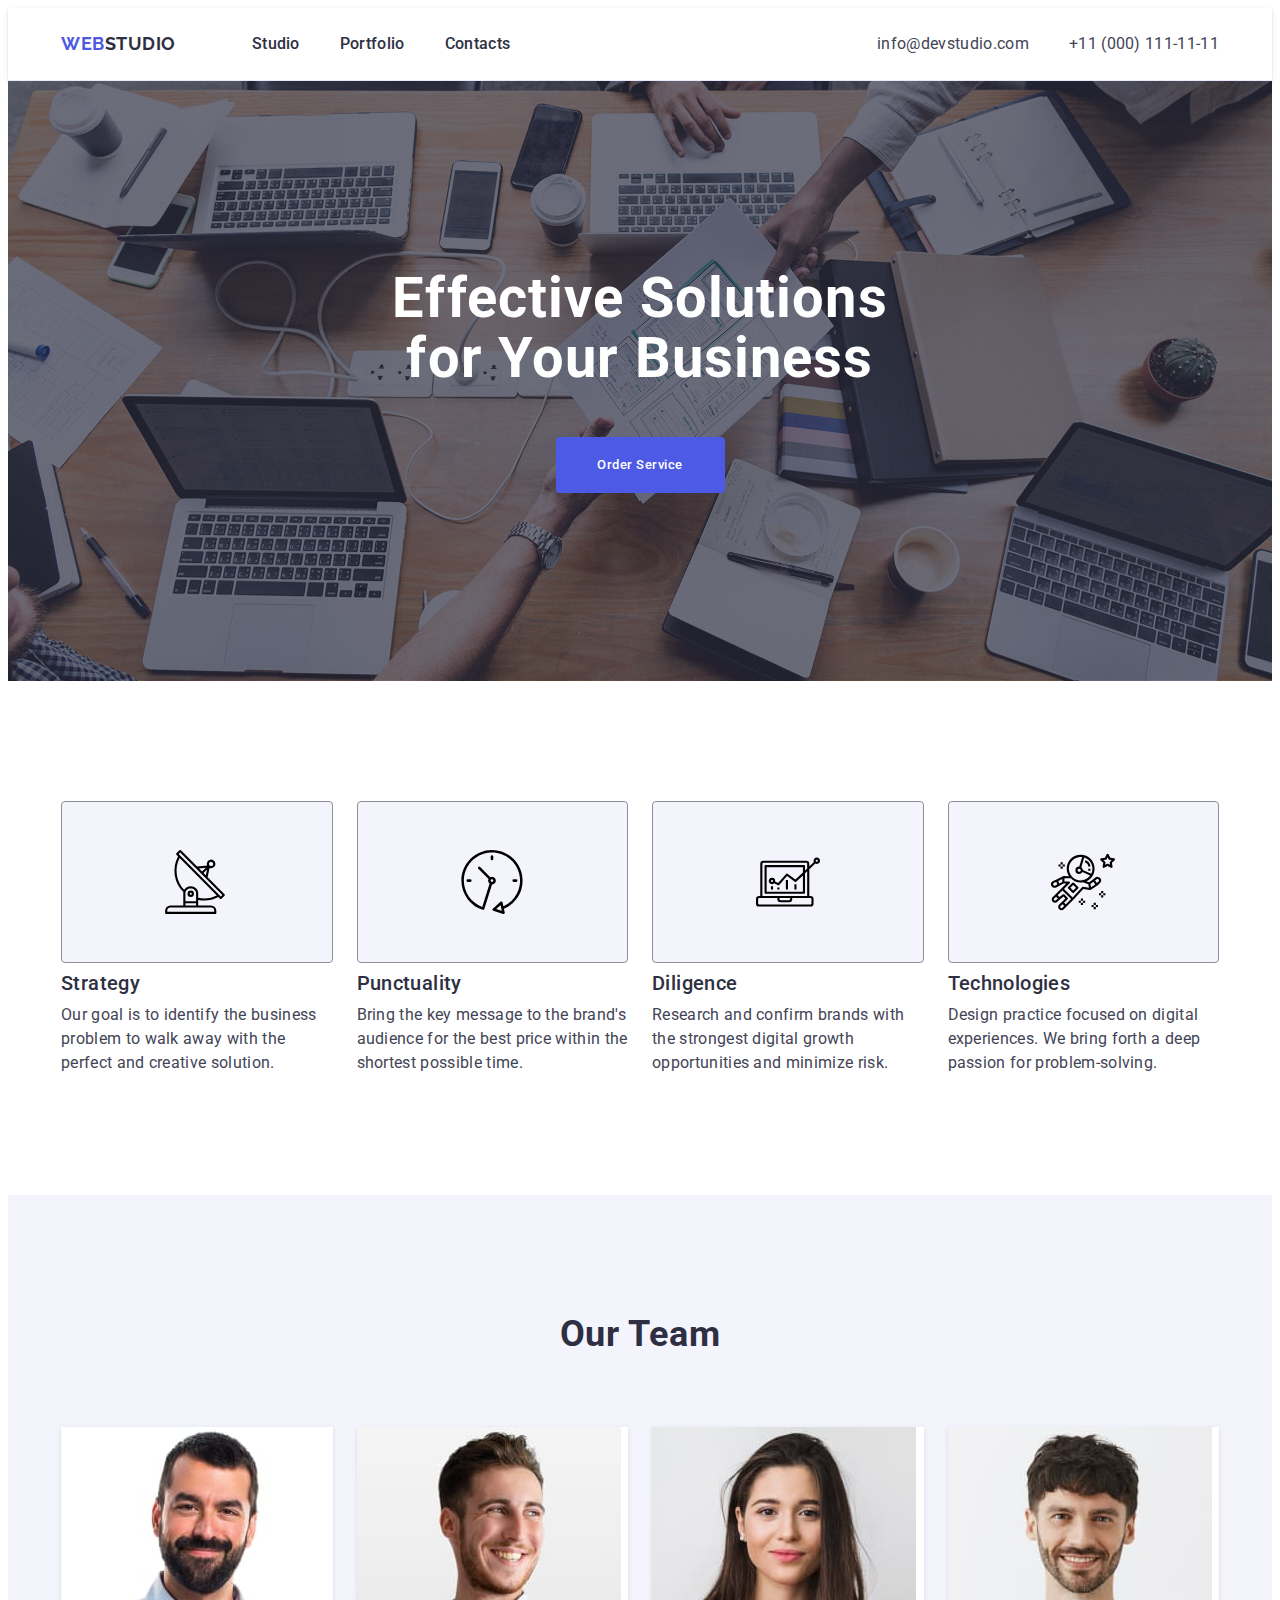
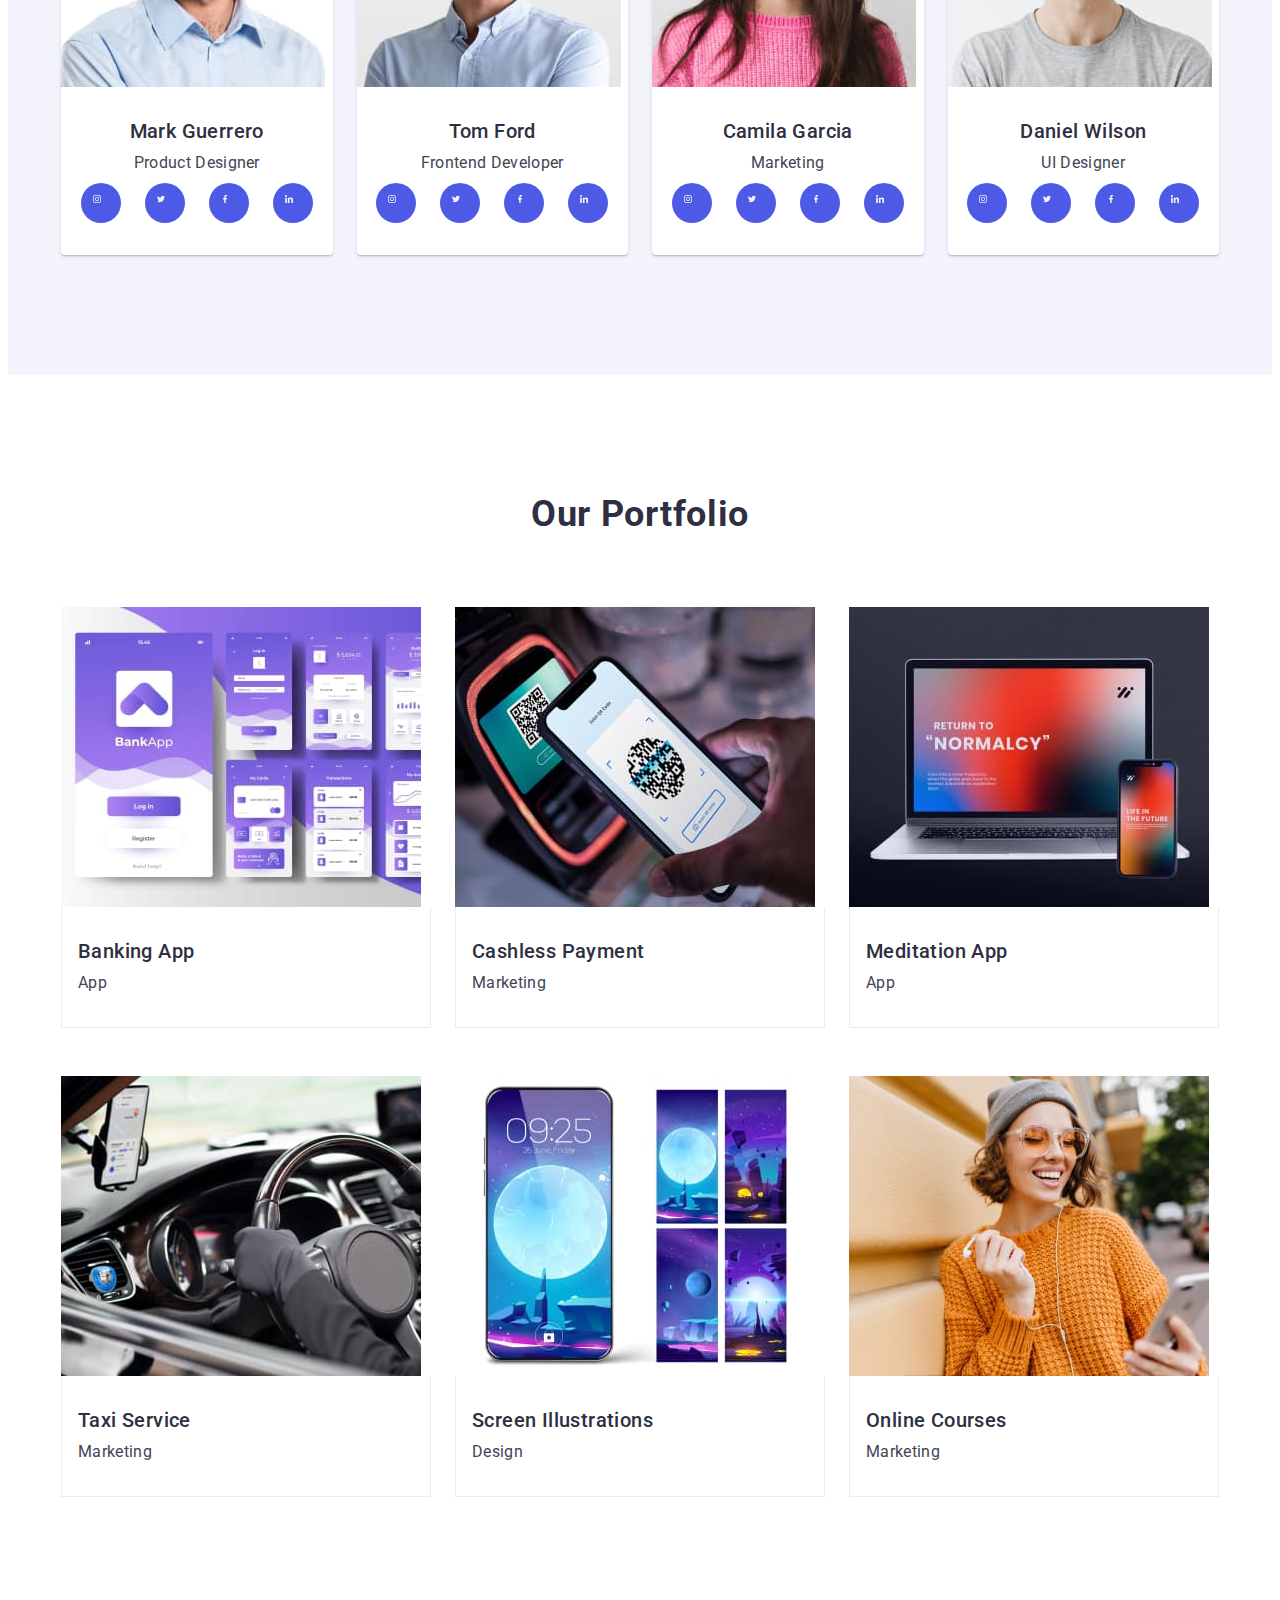
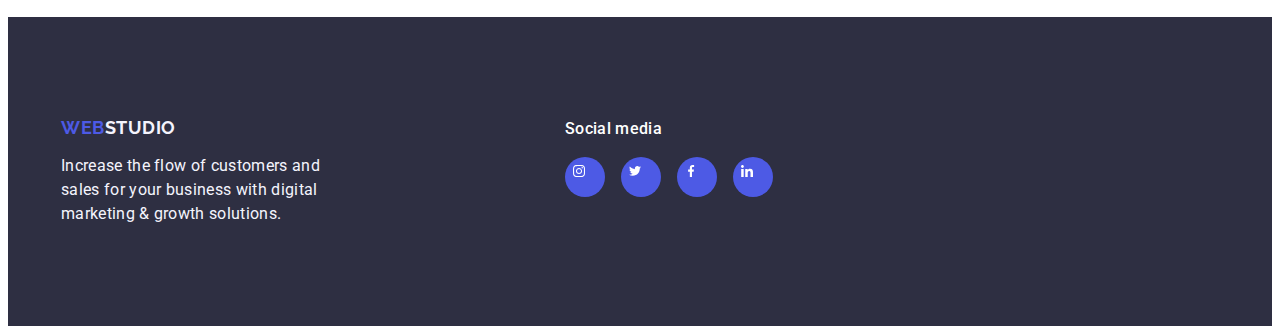
==== index.html @ 9936bd2a "upgrade html and css" ====
<!DOCTYPE html>
<html lang="en">
  <head>
    <meta charset="UTF-8" />
    <meta name="viewport" content="width=device-width, initial-scale=1.0" />
    <link rel="preconnect" href="https://fonts.googleapis.com" />
    <link rel="preconnect" href="https://fonts.gstatic.com" crossorigin />
    <link
      href="https://fonts.googleapis.com/css2?family=Raleway:wght@700&family=Roboto:wght@400;500;700&display=swap"
      rel="stylesheet"
    />
    <link
      rel="stylesheet"
      href="https://cdnjs.cloudflare.com/ajax/libs/modern-normalize/3.0.1/modern-normalize.min.css"
      integrity="sha512-q6WgHqiHlKyOqslT/lgBgodhd03Wp4BEqKeW6nNtlOY4quzyG3VoQKFrieaCeSnuVseNKRGpGeDU3qPmabCANg=="
      crossorigin="anonymous"
      referrerpolicy="no-referrer"
    />
    <link rel="stylesheet" href="css/style.css" />
    <title>Web Studio</title>
  </head>
  <body>
    <!-- header -->
    <header class="header">
      <div class="container header-container">
        <nav class="header-menu">
          <!-- logo -->
          <a class="header-logo" href="./index.html"
            >Web<span class="header-logo-part">Studio</span></a
          >
          <ul class="header-list">
            <li class="header-item">
              <a class="header-link" href="./index.html">Studio</a>
            </li>
            <li class="header-item">
              <a class="header-link" href="">Portfolio</a>
            </li>
            <li class="header-item">
              <a class="header-link" href="">Contacts</a>
            </li>
          </ul>
        </nav>

        <!-- contacts -->
        <address class="header-contacts">
          <ul class="contacts-list">
            <li class="contacts-item">
              <a class="contacts-link" href="mailto:info@devstudio.com"
                >info@devstudio.com</a
              >
            </li>
            <li>
              <a class="contacts-link" href="tel:+110001111111">
                +11 (000) 111-11-11</a
              >
            </li>
          </ul>
        </address>
      </div>
      <!-- menu -->
    </header>

    <!-- main -->
    <main>
      <!-- hero-block -->
      <section class="hero-block">
        <div class="container">
          <h1 class="hero-title">Effective Solutions for Your Business</h1>
          <button class="hero-button" type="button">Order Service</button>
        </div>
      </section>

      <!-- features -->

      <section class="features">
        <div class="container">
          <h2 class="features-title">Features</h2>
          <ul class="features-list">
            <li class="features-item">
              <div class="features-item-icon-box">
                <svg
                  class="features-item-icon"
                  xmlns="http://www.w3.org/2000/svg"
                  width="64"
                  height="64"
                >
                  <path
                    d="M59.546 44.195 42.66 27.185l1.874-9.23c.484.188.998.287 1.517.29h.013a4.318 4.318 0 1 0-4.017-2.87l-9.92 1.21L15.945.32a1.066 1.066 0 0 0-.753-.32c-.28.001-.548.113-.747.31L11.42 3.318a1.067 1.067 0 0 0 0 1.509l1.628 1.65a29.885 29.885 0 0 0 5.04 35.327c.084.081.183.147.291.195a6.192 6.192 0 0 0-.104 1.094v12.374h-12.8A5.34 5.34 0 0 0 .14 60.8v2.133C.141 63.523.62 64 1.208 64h49.067c.589 0 1.067-.478 1.067-1.067V60.8a5.34 5.34 0 0 0-5.334-5.333h-12.8v-5.484c2.005.42 4.048.635 6.097.64a29.699 29.699 0 0 0 14.08-3.567l1.637 1.646c.198.202.469.318.753.32.28-.002.548-.113.746-.31l3.025-3.009a1.067 1.067 0 0 0 0-1.508ZM44.56 12.466a2.133 2.133 0 1 1 1.503 3.646h-.006a2.133 2.133 0 0 1-1.493-3.646h-.004Zm-2.511 7.01-1.197 5.89-2.351-2.364 3.548-3.527Zm-1.212-1.804-3.84 3.817-2.97-2.987 6.81-.83ZM46.008 57.6a3.2 3.2 0 0 1 3.2 3.2v1.067H2.275V60.8a3.2 3.2 0 0 1 3.2-3.2h40.533Zm-14.933-4.267v2.134H20.408v-2.134h10.667ZM20.408 51.2v-8.107c0-2.587 2.393-4.693 5.333-4.693 2.941 0 5.334 2.106 5.334 4.693V51.2H20.408Zm12.8-3.392v-4.715c0-3.764-3.35-6.826-7.466-6.826a7.6 7.6 0 0 0-6.563 3.572 27.739 27.739 0 0 1-4.557-31.774l37.204 37.417a27.642 27.642 0 0 1-18.618 2.326Zm22.578-1.367-1.503-1.512L15.181 5.591 13.672 4.08l1.51-1.504 15.87 15.96c.007 0 .011.013.019.019L57.3 44.937l-1.514 1.504Z"
                  />
                  <path
                    d="M25.751 40.533h-.01a3.2 3.2 0 0 0-.01 6.4h.01a3.2 3.2 0 0 0 .01-6.4Zm.747 3.957a1.067 1.067 0 0 1-1.818-.762 1.068 1.068 0 0 1 1.061-1.061 1.067 1.067 0 0 1 .747 1.823h.01Z"
                  />
                </svg>
              </div>

              <h3 class="features-item-heading">Strategy</h3>
              <p class="features-item-text">
                Our goal is to identify the business problem to walk away with
                the perfect and creative solution.
              </p>
            </li>
            <li class="features-item">
              <div class="features-item-icon-box">
                <svg
                  class="features-item-icon"
                  xmlns="http://www.w3.org/2000/svg"
                  width="64"
                  height="64"
                >
                  <g clip-path="url(#a)">
                    <path
                      d="M62.593 30.602C62.59 13.698 48.883-.003 31.977 0 15.073.003 1.372 13.71 1.375 30.616a30.61 30.61 0 0 0 21.299 29.152c.12.038.247.058.373.057.242 0 .478-.065.685-.187.27-.16.472-.414.567-.713l7.73-24.5a3.826 3.826 0 1 0-1.68-7.27L20.137 16.942a1.275 1.275 0 0 0-1.803 1.804l10.207 10.218a3.752 3.752 0 0 0 1.072 4.618l-7.365 23.346C7.692 51.566.239 35.42 5.601 20.864 10.963 6.31 27.11-1.145 41.665 4.217 56.22 9.58 63.673 25.726 58.312 40.281a28.087 28.087 0 0 1-14.925 15.947l-.796-3.749a1.275 1.275 0 0 0-2.096-.687l-7.674 6.851a1.275 1.275 0 0 0 .462 2.169l9.797 3.127a1.275 1.275 0 0 0 1.638-1.48l-.782-3.678a30.51 30.51 0 0 0 18.657-28.178Zm-30.609-1.275a1.276 1.276 0 1 1 0 2.552 1.276 1.276 0 0 1 0-2.552Zm4.201 29.728 4.368-3.896 1.206 5.68-5.574-1.784Z"
                    />
                    <path
                      d="M30.709 6.37v2.55a1.275 1.275 0 1 0 2.55 0V6.37a1.276 1.276 0 0 0-2.55 0ZM7.752 29.327a1.275 1.275 0 0 0 0 2.55h2.55a1.275 1.275 0 1 0 0-2.55h-2.55ZM56.216 31.878a1.275 1.275 0 1 0 0-2.55h-2.55a1.276 1.276 0 0 0 0 2.55h2.55Z"
                    />
                  </g>
                  <defs>
                    <clipPath id="a">
                      <path d="M0 0h64v64H0z" />
                    </clipPath>
                  </defs>
                </svg>
              </div>

              <h3 class="features-item-heading">Punctuality</h3>
              <p class="features-item-text">
                Bring the key message to the brand's audience for the best price
                within the shortest possible time.
              </p>
            </li>
            <li class="features-item">
              <div class="features-item-icon-box">
                <svg
                  class="features-item-icon"
                  xmlns="http://www.w3.org/2000/svg"
                  width="64"
                  height="64"
                >
                  <g clip-path="url(#a)">
                    <path
                      d="M29.851 29.93h2.132v9.594h-2.132V29.93ZM38.38 34.194h2.132v5.33H38.38v-5.33ZM21.322 37.392h2.132v2.132h-2.132v-2.132ZM14.925 36.326h2.133v3.198h-2.133v-3.198Z"
                    />
                    <path
                      d="M3.198 56.582h51.173a3.198 3.198 0 0 0 3.199-3.198v-4.265a3.198 3.198 0 0 0-3.199-3.198h-1.066V19.334l6.056-5.736a3.216 3.216 0 1 0-1.493-1.526l-4.563 4.325v-2.46a3.198 3.198 0 0 0-3.198-3.198H7.463a3.198 3.198 0 0 0-3.199 3.199V45.92H3.198A3.198 3.198 0 0 0 0 49.119v4.265a3.198 3.198 0 0 0 3.198 3.198Zm57.57-46.909a1.066 1.066 0 1 1 0 2.133 1.066 1.066 0 0 1 0-2.133ZM6.397 13.938c0-.59.477-1.067 1.066-1.067h42.644c.589 0 1.066.478 1.066 1.067v4.477l-2.132 2.026V16.07c0-.589-.477-1.066-1.066-1.066H9.595c-.589 0-1.066.477-1.066 1.066v26.652c0 .59.477 1.067 1.066 1.067h38.38c.589 0 1.066-.478 1.066-1.067V23.374l2.132-2.02V45.92H6.397V13.938Zm9.595 13.859a3.198 3.198 0 1 0 2.214 5.497l3.706 1.86c.43.215.953.114 1.273-.246l7.877-8.863 7.744 5.803c.416.311.996.278 1.372-.079l6.73-6.375v16.262H10.662v-24.52H46.91v5.32L39.366 29.6l-7.81-5.855a1.067 1.067 0 0 0-1.435.145l-7.986 8.985-2.986-1.493c.022-.128.036-.257.041-.387a3.199 3.199 0 0 0-3.198-3.198Zm1.066 3.198a1.066 1.066 0 1 1-2.133 0 1.066 1.066 0 0 1 2.133 0Zm6.396 17.058h10.661v1.066c0 .589-.477 1.066-1.066 1.066H24.52a1.066 1.066 0 0 1-1.066-1.066v-1.066ZM2.132 49.12c0-.589.478-1.066 1.066-1.066h18.124v1.066a3.198 3.198 0 0 0 3.198 3.199h8.53a3.198 3.198 0 0 0 3.198-3.199v-1.066H54.37c.59 0 1.067.477 1.067 1.066v4.265c0 .588-.478 1.066-1.067 1.066H3.198a1.066 1.066 0 0 1-1.066-1.066v-4.265Z"
                    />
                  </g>
                </svg>
              </div>

              <h3 class="features-item-heading">Diligence</h3>
              <p class="features-item-text">
                Research and confirm brands with the strongest digital growth
                opportunities and minimize risk.
              </p>
            </li>
            <li class="features-item">
              <div class="features-item-icon-box">
                <svg
                  class="features-item-icon"
                  xmlns="http://www.w3.org/2000/svg"
                  width="64"
                  height="64"
                >
                  <path
                    d="M63.948 9.048a1.068 1.068 0 0 0-.86-.725l-3.822-.556-1.71-3.462c-.358-.73-1.553-.73-1.912 0l-1.71 3.462-3.82.556a1.066 1.066 0 0 0-.592 1.819l2.765 2.695-.653 3.806c-.068.4.096.804.424 1.043.332.241.765.271 1.124.081L56.6 15.97l3.418 1.797a1.068 1.068 0 0 0 1.547-1.124l-.652-3.806 2.766-2.695a1.07 1.07 0 0 0 .27-1.094Zm-4.926 2.654c-.25.244-.366.598-.306.944l.382 2.228-2.001-1.051a1.063 1.063 0 0 0-.994 0l-2.001 1.051.382-2.228a1.068 1.068 0 0 0-.307-.944l-1.62-1.579 2.238-.325c.348-.05.648-.269.803-.584l1-2.026L57.6 9.214c.156.315.456.534.804.584l2.237.325-1.618 1.579ZM52.267 41.044h-2.134v2.134h2.134v-2.134ZM52.267 45.311h-2.134v2.134h2.134V45.31Z"
                  />
                  <path
                    d="M54.4 43.178h-2.133v2.133H54.4v-2.133ZM50.134 43.178H48v2.133h2.134v-2.133ZM44.8 52.778h-2.133v2.133H44.8v-2.133ZM44.8 57.045h-2.133v2.133H44.8v-2.133ZM46.934 54.911H44.8v2.134h2.134V54.91Z"
                  />
                  <path
                    d="M42.667 54.911h-2.134v2.134h2.134V54.91ZM32 48.511h-2.133v2.134H32V48.51ZM32 52.778h-2.133v2.133H32v-2.133ZM34.133 50.645H32v2.133h2.133v-2.133ZM29.867 50.645h-2.134v2.133h2.134v-2.133ZM11.733 12.244H9.6v2.133h2.133v-2.133ZM11.733 16.51H9.6v2.134h2.133v-2.133ZM13.866 14.377h-2.133v2.134h2.133v-2.134ZM9.6 14.377H7.466v2.134H9.6v-2.134Z"
                  />
                  <path
                    d="M49.43 28.319a3.548 3.548 0 0 0-2.377-1.41 3.553 3.553 0 0 0-2.68.705l-2.503 1.919h-.001l-3.795 2.835-2.716-1.082c4.842-2.172 8.227-7.016 8.227-12.64C43.585 11 37.34 4.78 29.663 4.78 21.986 4.78 15.74 11 15.74 18.646c0 2.771.828 5.348 2.24 7.517l-5.528-.048h-.01c-.017 0-.03.009-.047.01a1.04 1.04 0 0 0-.31.061c-.026.01-.052.015-.077.027-.012.005-.025.006-.038.013l-6.466 3.193h-.002l-3.787 1.822a.82.82 0 0 0-.126.07A3.56 3.56 0 0 0 .393 35.9c.44.858 1.19 1.49 2.112 1.779a3.558 3.558 0 0 0 2.757-.257l2.776-1.476 4.528-2.339 2.714-.015-10.884 10.83c0 .002-.002.002-.003.003l-2.677 2.666a3.298 3.298 0 0 0-.98 2.356c0 .89.347 1.727.98 2.357.65.647 1.504.97 2.358.97.856 0 1.709-.323 2.36-.97l2.629-2.617 3.482-2.6 1.801 1.794-3.523 3.508-.003.003-2.678 2.666a3.298 3.298 0 0 0-.98 2.355c0 .89.348 1.727.98 2.358.65.646 1.505.97 2.36.97.854 0 1.71-.324 2.36-.97l2.679-2.667 4.285-4.266c0-.002 0-.003.002-.004l2.019-2-.008-.007c.013-.013.031-.017.044-.031L32.215 38.98l6.942.987a1.052 1.052 0 0 0 .525-.066c.035-.013.066-.03.1-.047.038-.019.078-.03.114-.054l6.427-4.267c.024-.016.036-.041.059-.059.025-.02.057-.028.08-.05l2.544-2.383a3.558 3.558 0 0 0 .423-4.723ZM4.26 35.54c-.346.186-.74.223-1.116.104a1.43 1.43 0 0 1-.425-2.52l2.628-1.264.632 1.849.266.776L4.26 35.54Zm6.995-3.655-3.097 1.6-.51-1.494-.367-1.073 4.053-2-.079 2.967Zm30.199-13.241c0 1.837-.438 3.57-1.198 5.119l-8.363-3.798a3.722 3.722 0 0 0-1.576-2.776l2.928-9.72C38 8.98 41.454 13.416 41.454 18.643Zm-23.578 0c0-6.47 5.289-11.734 11.789-11.734.506 0 1 .043 1.49.105l-2.864 9.507c-.038 0-.075-.011-.114-.011a3.743 3.743 0 0 0-3.745 3.733 3.743 3.743 0 0 0 3.745 3.733c1.389 0 2.589-.766 3.236-1.889l7.725 3.51c-2.15 2.893-5.59 4.78-9.473 4.78-6.5 0-11.789-5.265-11.789-11.734Zm11.913 1.6c0 .882-.724 1.6-1.612 1.6a1.608 1.608 0 0 1-1.612-1.6c0-.882.723-1.6 1.612-1.6.889 0 1.612.718 1.612 1.6ZM4.929 50.292a1.217 1.217 0 0 1-1.708.002 1.187 1.187 0 0 1 0-1.689l1.924-1.917 1.702 1.695-1.917 1.91Zm6.428 7.467a1.216 1.216 0 0 1-1.71.002 1.188 1.188 0 0 1 0-1.689l1.926-1.918.805.801.899.894-1.92 1.91Zm6.964-6.937-.004.002-3.53 3.52-.805-.801-.898-.894 3.527-3.51v-.002s.002 0 .003-.002c.08-.08.13-.176.18-.27.013-.028.04-.052.052-.08.033-.083.038-.171.05-.258.007-.049.028-.095.028-.145 0-.071-.025-.14-.04-.211-.013-.064-.013-.13-.037-.191-.04-.1-.11-.189-.183-.275-.02-.024-.027-.054-.05-.076h-.001l-.002-.004-3.214-3.2c-.034-.034-.078-.048-.116-.077a1.026 1.026 0 0 0-.174-.115.99.99 0 0 0-.187-.065 1.022 1.022 0 0 0-.206-.04 1.035 1.035 0 0 0-.19.01 1.068 1.068 0 0 0-.209.04.99.99 0 0 0-.188.09c-.04.022-.085.03-.122.057l-3.547 2.648-1.801-1.794 4.798-4.773 8.72 8.578-1.854 1.838Zm13.637-14.034c-.03-.004-.06.008-.09.006a1.044 1.044 0 0 0-.23.014c-.061.01-.119.022-.177.042a.981.981 0 0 0-.193.094c-.06.036-.114.075-.166.123-.026.022-.057.033-.08.058l-9.397 10.292-8.656-8.514 5.666-5.636a1.068 1.068 0 0 0-.759-1.822l-4.437.026.055-3.215 6.208.053a13.897 13.897 0 0 0 9.963 4.202c.875 0 1.728-.09 2.559-.245.08.064.159.129.26.17l4.819 1.92.305 1.516.356 1.77-6.006-.854Zm8.083.357-.627-3.116 2.893-2.16.758 1.005 1.136 1.508-4.16 2.763Zm7.507-5.662-1.676 1.57-1.862-2.473 1.663-1.274c.31-.24.701-.336 1.085-.286.387.054.728.256.96.568.434.584.36 1.398-.17 1.895Z"
                  />
                  <path
                    d="m27.204 37.088-4.286-4.267a1.066 1.066 0 0 0-1.505 0l-4.285 4.267a1.072 1.072 0 0 0 0 1.513l4.285 4.266a1.066 1.066 0 0 0 1.505 0l4.286-4.266a1.067 1.067 0 0 0 0-1.513Zm-5.038 3.518-2.773-2.762 2.773-2.761 2.775 2.761-2.775 2.762ZM34.328 10.142l-.515 2.071c.142.035 3.476.904 3.476 4.298h2.133c0-4.034-3.331-5.931-5.093-6.37ZM39.422 18.644h-2.133v2.134h2.133v-2.134Z"
                  />
                </svg>
              </div>

              <h3 class="features-item-heading">Technologies</h3>
              <p class="features-item-text">
                Design practice focused on digital experiences. We bring forth a
                deep passion for problem-solving.
              </p>
            </li>
          </ul>
        </div>
      </section>

      <!-- team -->
      <section class="team">
        <div class="container">
          <h2 class="team-title">Our Team</h2>
          <svg
            aria-hidden="true"
            style="position: absolute; width: 0; height: 0; overflow: hidden"
            version="1.1"
            xmlns="http://www.w3.org/2000/svg"
            xmlns:xlink="http://www.w3.org/1999/xlink"
          >
            <defs>
              <symbol id="facebook" viewBox="0 0 32 32">
                <path
                  d="M10.6647 2.65661H12.1254V0.112606C11.8734 0.077939 11.0067 -6.10352e-05 9.99736 -6.10352e-05C7.89136 -6.10352e-05 6.4487 1.32461 6.4487 3.75927V5.99994H4.12469V8.84394H6.4487V15.9999H9.29803V8.84461H11.528L11.882 6.00061H9.29736V4.04127C9.29803 3.21927 9.51936 2.65661 10.6647 2.65661Z"
                />
              </symbol>
              <symbol id="instagram" viewBox="0 0 32 32">
                <path
                  d="M15.9843 4.70398C15.9468 3.85384 15.8093 3.26938 15.6124 2.76293C15.4092 2.22535 15.0967 1.74405 14.6872 1.34395C14.2871 0.937622 13.8026 0.621887 13.2713 0.421896C12.7619 0.224959 12.1805 0.0874805 11.3303 0.0499976C10.4738 0.00934021 10.2019 -6.10352e-05 8.02963 -6.10352e-05C5.85733 -6.10352e-05 5.58543 0.00934021 4.73212 0.0468231C3.88197 0.084306 3.29751 0.221906 2.79119 0.418722C2.25348 0.621887 1.77219 0.934448 1.37209 1.34395C0.965758 1.74405 0.650145 2.22852 0.450033 2.75988C0.253096 3.26938 0.115618 3.85067 0.0781347 4.70081C0.0374774 5.5573 0.0280762 5.8292 0.0280762 8.0015C0.0280762 10.1738 0.0374774 10.4457 0.0749603 11.299C0.112443 12.1492 0.250043 12.7336 0.446981 13.2401C0.650145 13.7777 0.965758 14.259 1.37209 14.6591C1.77219 15.0654 2.25666 15.3811 2.78801 15.5811C3.29751 15.778 3.8788 15.9155 4.72906 15.953C5.58226 15.9906 5.85428 15.9999 8.02658 15.9999C10.1989 15.9999 10.4708 15.9906 11.3241 15.953C12.1742 15.9155 12.7587 15.778 13.265 15.5811C14.3403 15.1654 15.1904 14.3152 15.6062 13.2401C15.803 12.7306 15.9406 12.1492 15.9781 11.299C16.0156 10.4457 16.025 10.1738 16.025 8.0015C16.025 5.8292 16.0218 5.5573 15.9843 4.70398ZM14.5435 11.2365C14.509 12.0179 14.3778 12.4399 14.2684 12.7212C13.9995 13.4182 13.4463 13.9714 12.7493 14.2403C12.468 14.3497 12.043 14.4809 11.2646 14.5152C10.4207 14.5528 10.1676 14.5621 8.03281 14.5621C5.89799 14.5621 5.64172 14.5528 4.80085 14.5152C4.01945 14.4809 3.5975 14.3497 3.31619 14.2403C2.96932 14.1121 2.65359 13.9089 2.39731 13.6432C2.13163 13.3838 1.92847 13.0712 1.80027 12.7243C1.69087 12.443 1.55962 12.0179 1.52532 11.2397C1.48771 10.3958 1.47843 10.1425 1.47843 8.00773C1.47843 5.87291 1.48771 5.61664 1.52532 4.7759C1.55962 3.99449 1.69087 3.57254 1.80027 3.29123C1.92847 2.94424 2.13163 2.62863 2.40049 2.37223C2.65981 2.10655 2.97237 1.90339 3.31937 1.77531C3.60067 1.66591 4.0258 1.53466 4.80403 1.50023C5.64794 1.46275 5.90117 1.45335 8.03586 1.45335C10.1738 1.45335 10.4269 1.46275 11.2678 1.50023C12.0492 1.53466 12.4712 1.66591 12.7525 1.77531C13.0993 1.90339 13.4151 2.10655 13.6714 2.37223C13.937 2.63168 14.1402 2.94424 14.2684 3.29123C14.3778 3.57254 14.509 3.99755 14.5435 4.7759C14.581 5.61981 14.5904 5.87291 14.5904 8.00773C14.5904 10.1425 14.581 10.3926 14.5435 11.2365Z"
                />
                <path
                  d="M8.02967 3.8913C5.76055 3.8913 3.91949 5.73223 3.91949 8.00147C3.91949 10.2707 5.76055 12.1117 8.02967 12.1117C10.2989 12.1117 12.1398 10.2707 12.1398 8.00147C12.1398 5.73223 10.2989 3.8913 8.02967 3.8913ZM8.02967 10.6676C6.55758 10.6676 5.3635 9.47368 5.3635 8.00147C5.3635 6.52926 6.55758 5.3353 8.02967 5.3353C9.50188 5.3353 10.6958 6.52926 10.6958 8.00147C10.6958 9.47368 9.50188 10.6676 8.02967 10.6676Z"
                />
                <path
                  d="M13.262 3.72883C13.262 4.25872 12.8324 4.68837 12.3024 4.68837C11.7725 4.68837 11.3428 4.25872 11.3428 3.72883C11.3428 3.19882 11.7725 2.76929 12.3024 2.76929C12.8324 2.76929 13.262 3.19882 13.262 3.72883Z"
                />
              </symbol>
              <symbol id="twitter" viewBox="0 0 32 32">
                <path
                  d="M16 3.03894C15.405 3.29994 14.771 3.47294 14.11 3.55694C14.79 3.15094 15.309 2.51294 15.553 1.74394C14.919 2.12194 14.219 2.38894 13.473 2.53794C12.871 1.89694 12.013 1.49994 11.077 1.49994C9.261 1.49994 7.799 2.97394 7.799 4.78094C7.799 5.04094 7.821 5.29094 7.875 5.52894C5.148 5.39594 2.735 4.08894 1.114 2.09794C0.831 2.58894 0.665 3.15094 0.665 3.75594C0.665 4.89194 1.25 5.89894 2.122 6.48194C1.595 6.47194 1.078 6.31894 0.64 6.07794C0.64 6.08794 0.64 6.10094 0.64 6.11394C0.64 7.70794 1.777 9.03194 3.268 9.33694C3.001 9.40994 2.71 9.44494 2.408 9.44494C2.198 9.44494 1.986 9.43294 1.787 9.38894C2.212 10.6879 3.418 11.6429 4.852 11.6739C3.736 12.5469 2.319 13.0729 0.785 13.0729C0.516 13.0729 0.258 13.0609 0 13.0279C1.453 13.9649 3.175 14.4999 5.032 14.4999C11.068 14.4999 14.368 9.49994 14.368 5.16594C14.368 5.02094 14.363 4.88094 14.356 4.74194C15.007 4.27994 15.554 3.70294 16 3.03894Z"
                />
              </symbol>
              <symbol id="linkedin" viewBox="0 0 32 32">
                <path
                  d="M15.996 16V15.9993H16V10.1313C16 7.26065 15.382 5.04932 12.026 5.04932C10.4127 5.04932 9.33003 5.93465 8.88803 6.77398H8.84137V5.31732H5.65936V15.9993H8.9727V10.71C8.9727 9.31732 9.2367 7.97065 10.9614 7.97065C12.6607 7.97065 12.686 9.55998 12.686 10.7993V16H15.996Z"
                />
                <path d="M0.264038 5.31793H3.58137V15.9999H0.264038V5.31793Z" />
                <path
                  d="M1.92136 -6.10352e-05C0.860697 -6.10352e-05 3.05176e-05 0.860606 3.05176e-05 1.92127C3.05176e-05 2.98194 0.860697 3.86061 1.92136 3.86061C2.98203 3.86061 3.8427 2.98194 3.8427 1.92127C3.84203 0.860606 2.98136 -6.10352e-05 1.92136 -6.10352e-05V-6.10352e-05Z"
                />
              </symbol>
            </defs>
          </svg>

          <ul class="team-list">
            <li class="team-item">
              <img
                class="team-item-img"
                src="./images/team/team-1.jpg"
                alt="Photo Mark Guerrero"
                width="264"
              />
              <div class="team-item-descr">
                <h3 class="team-item-heading">Mark Guerrero</h3>
                <p class="team-item-text">Product Designer</p>
                <ul class="team-item-social">
                  <li class="team-social-item">
                    <a
                      href="https://www.instagram.com/"
                      target="_blank"
                      class="team-item-social-link"
                    >
                      <svg class="team-item-social-icon" width="16" height="16">
                        <use href="#instagram"></use></svg
                    ></a>
                  </li>
                  <li class="team-social-item">
                    <a
                      href="https://www.twitter.com/"
                      target="_blank"
                      class="team-item-social-link"
                    >
                      <svg class="team-item-social-icon" width="16" height="16">
                        <use href="#twitter"></use></svg
                    ></a>
                  </li>
                  <li class="team-social-item">
                    <a
                      href="https://www.facebook.com/"
                      target="_blank"
                      class="team-item-social-link"
                    >
                      <svg class="team-item-social-icon" width="16" height="16">
                        <use href="#facebook"></use></svg
                    ></a>
                  </li>
                  <li class="team-social-item">
                    <a
                      href="https://www.linkedin.com/"
                      target="_blank"
                      class="team-item-social-link"
                    >
                      <svg class="team-item-social-icon" width="16" height="16">
                        <use href="#linkedin"></use></svg
                    ></a>
                  </li>
                </ul>
              </div>
            </li>

            <li class="team-item">
              <img
                class="team-item-img"
                src="./images/team/team-2.jpg"
                alt="Photo Tom Ford"
                width="264"
              />
              <div class="team-item-descr">
                <h3 class="team-item-heading">Tom Ford</h3>
                <p class="team-item-text">Frontend Developer</p>

                <ul class="team-item-social">
                  <li class="team-social-item">
                    <a
                      href="https://www.instagram.com/"
                      target="_blank"
                      class="team-item-social-link"
                    >
                      <svg class="team-item-social-icon" width="16" height="16">
                        <use href="#instagram"></use></svg
                    ></a>
                  </li>
                  <li class="team-social-item">
                    <a
                      href="https://www.twitter.com/"
                      target="_blank"
                      class="team-item-social-link"
                    >
                      <svg class="team-item-social-icon" width="16" height="16">
                        <use href="#twitter"></use></svg
                    ></a>
                  </li>
                  <li class="team-social-item">
                    <a
                      href="https://www.facebook.com/"
                      target="_blank"
                      class="team-item-social-link"
                    >
                      <svg class="team-item-social-icon" width="16" height="16">
                        <use href="#facebook"></use></svg
                    ></a>
                  </li>
                  <li class="team-social-item">
                    <a
                      href="https://www.linkedin.com/"
                      target="_blank"
                      class="team-item-social-link"
                    >
                      <svg class="team-item-social-icon" width="16" height="16">
                        <use href="#linkedin"></use></svg
                    ></a>
                  </li>
                </ul>
              </div>
            </li>

            <li class="team-item">
              <img
                class="team-item-img"
                src="./images/team/team-3.jpg"
                alt="Photo Camila Garcia"
                width="264"
              />
              <div class="team-item-descr">
                <h3 class="team-item-heading">Camila Garcia</h3>
                <p class="team-item-text">Marketing</p>
                <ul class="team-item-social">
                  <li class="team-social-item">
                    <a
                      href="https://www.instagram.com/"
                      target="_blank"
                      class="team-item-social-link"
                    >
                      <svg class="team-item-social-icon" width="16" height="16">
                        <use href="#instagram"></use></svg
                    ></a>
                  </li>
                  <li class="team-social-item">
                    <a
                      href="https://www.twitter.com/"
                      target="_blank"
                      class="team-item-social-link"
                    >
                      <svg class="team-item-social-icon" width="16" height="16">
                        <use href="#twitter"></use></svg
                    ></a>
                  </li>
                  <li class="team-social-item">
                    <a
                      href="https://www.facebook.com/"
                      target="_blank"
                      class="team-item-social-link"
                    >
                      <svg class="team-item-social-icon" width="16" height="16">
                        <use href="#facebook"></use></svg
                    ></a>
                  </li>
                  <li class="team-social-item">
                    <a
                      href="https://www.linkedin.com/"
                      target="_blank"
                      class="team-item-social-link"
                    >
                      <svg class="team-item-social-icon" width="16" height="16">
                        <use href="#linkedin"></use></svg
                    ></a>
                  </li>
                </ul>
              </div>
            </li>

            <li class="team-item">
              <img
                class="team-item-img"
                src="./images/team/team-4.jpg"
                alt="Photo Daniel Wilson"
                width="264"
              />
              <div class="team-item-descr">
                <h3 class="team-item-heading">Daniel Wilson</h3>
                <p class="team-item-text">UI Designer</p>
                <ul class="team-item-social">
                  <li class="team-social-item">
                    <a
                      href="https://www.instagram.com/"
                      target="_blank"
                      class="team-item-social-link"
                    >
                      <svg class="team-item-social-icon" width="16" height="16">
                        <use href="#instagram"></use></svg
                    ></a>
                  </li>
                  <li class="team-social-item">
                    <a
                      href="https://www.twitter.com/"
                      target="_blank"
                      class="team-item-social-link"
                    >
                      <svg class="team-item-social-icon" width="16" height="16">
                        <use href="#twitter"></use></svg
                    ></a>
                  </li>
                  <li class="team-social-item">
                    <a
                      href="https://www.facebook.com/"
                      target="_blank"
                      class="team-item-social-link"
                    >
                      <svg class="team-item-social-icon" width="16" height="16">
                        <use href="#facebook"></use></svg
                    ></a>
                  </li>
                  <li class="team-social-item">
                    <a
                      href="https://www.linkedin.com/"
                      target="_blank"
                      class="team-item-social-link"
                    >
                      <svg class="team-item-social-icon" width="16" height="16">
                        <use href="#linkedin"></use></svg
                    ></a>
                  </li>
                </ul>
              </div>
            </li>
          </ul>
        </div>
      </section>

      <!-- Our portfolio -->
      <section class="portfolio">
        <div class="container">
          <h2 class="portfolio-title">Our Portfolio</h2>
          <ul class="portfolio-list">
            <li class="portfolio-item">
              <div class="portfolio-item-img-box">
                <img
                  class="portfolio-item-img"
                  src="./images/portfolio/portfolio-1.jpg"
                  alt="App picture"
                  width="360"
                />
                <p class="portfolio-item-img-overlay">
                  14 Stylish and User-Friendly App Design Concepts · Task
                  Manager App · Calorie Tracker App · Exotic Fruit Ecommerce App
                  · Cloud Storage App
                </p>
              </div>

              <div class="portfolio-item-descr">
                <h3 class="portfolio-item-heading">Banking App</h3>
                <p class="portfolio-item-text">App</p>
              </div>
            </li>

            <li class="portfolio-item">
              <div class="portfolio-item-img-box">
                <img
                  class="portfolio-item-img"
                  src="./images/portfolio/portfolio-2.jpg"
                  alt="App picture"
                  width="360"
                />
                <p class="portfolio-item-img-overlay">
                  14 Stylish and User-Friendly App Design Concepts · Task
                  Manager App · Calorie Tracker App · Exotic Fruit Ecommerce App
                  · Cloud Storage App
                </p>
              </div>
              <div class="portfolio-item-descr">
                <h3 class="portfolio-item-heading">Cashless Payment</h3>
                <p class="portfolio-item-text">Marketing</p>
              </div>
            </li>

            <li class="portfolio-item">
              <div class="portfolio-item-img-box">
                <img
                  class="portfolio-item-img"
                  src="./images/portfolio/portfolio-3.jpg"
                  alt="App picture"
                  width="360"
                />
                <p class="portfolio-item-img-overlay">
                  14 Stylish and User-Friendly App Design Concepts · Task
                  Manager App · Calorie Tracker App · Exotic Fruit Ecommerce App
                  · Cloud Storage App
                </p>
              </div>
              <div class="portfolio-item-descr">
                <h3 class="portfolio-item-heading">Meditation App</h3>
                <p class="portfolio-item-text">App</p>
              </div>
            </li>

            <li class="portfolio-item">
              <div class="portfolio-item-img-box">
                <img
                  class="portfolio-item-img"
                  src="./images/portfolio/portfolio-4.jpg"
                  alt="App picture"
                  width="360"
                />
                <p class="portfolio-item-img-overlay">
                  14 Stylish and User-Friendly App Design Concepts · Task
                  Manager App · Calorie Tracker App · Exotic Fruit Ecommerce App
                  · Cloud Storage App
                </p>
              </div>
              <div class="portfolio-item-descr">
                <h3 class="portfolio-item-heading">Taxi Service</h3>
                <p class="portfolio-item-text">Marketing</p>
              </div>
            </li>

            <li class="portfolio-item">
              <div class="portfolio-item-img-box">
                <img
                  class="portfolio-item-img"
                  src="./images/portfolio/portfolio-5.jpg"
                  alt="App picture"
                  width="360"
                />
                <div class="portfolio-item-img-overlay">
                  14 Stylish and User-Friendly App Design Concepts · Task
                  Manager App · Calorie Tracker App · Exotic Fruit Ecommerce App
                  · Cloud Storage App
                </div>
              </div>
              <div class="portfolio-item-descr">
                <h3 class="portfolio-item-heading">Screen Illustrations</h3>
                <p class="portfolio-item-text">Design</p>
              </div>
            </li>

            <li class="portfolio-item">
              <div class="portfolio-item-img-box">
                <img
                  class="portfolio-item-img"
                  src="./images/portfolio/portfolio-6.jpg"
                  alt="App picture"
                  width="360"
                />
                <div class="portfolio-item-img-overlay">
                  14 Stylish and User-Friendly App Design Concepts · Task
                  Manager App · Calorie Tracker App · Exotic Fruit Ecommerce App
                  · Cloud Storage App
                </div>
              </div>
              <div class="portfolio-item-descr">
                <h3 class="portfolio-item-heading">Online Courses</h3>
                <p class="portfolio-item-text">Marketing</p>
              </div>
            </li>
          </ul>
        </div>
      </section>
    </main>

    <!-- footer -->
    <footer class="footer">
      <div class="container footer-container">
        <div class="footer-head">
          <a class="footer-logo" href="./index.html"
            >Web<span class="footer-logo-part">Studio</span></a
          >
          <p class="footer-text">
            Increase the flow of customers and sales for your business with
            digital marketing & growth solutions.
          </p>
        </div>
        <div class="footer-social">
          <p class="footer-social-descr">Social media</p>
          <ul class="footer-social-list">
            <li class="footer-social-item">
              <a
                href="https://www.instagram.com/"
                target="_blank"
                class="footer-social-link"
              >
                <svg class="footer-social-icon" width="24" height="24">
                  <use href="#instagram"></use></svg
              ></a>
            </li>
            <li class="footer-social-item">
              <a
                href="https://www.twitter.com/"
                target="_blank"
                class="footer-social-link"
              >
                <svg class="footer-social-icon" width="24" height="24">
                  <use href="#twitter"></use></svg
              ></a>
            </li>
            <li class="footer-social-item">
              <a
                href="https://www.facebook.com/"
                target="_blank"
                class="footer-social-link"
              >
                <svg class="footer-social-icon" width="24" height="24">
                  <use href="#facebook"></use></svg
              ></a>
            </li>
            <li class="footer-social-item">
              <a
                href="https://www.linkedin.com/"
                target="_blank"
                class="footer-social-link"
              >
                <svg class="footer-social-icon" width="24" height="24">
                  <use href="#linkedin"></use></svg
              ></a>
            </li>
          </ul>
        </div>
      </div>
    </footer>
  </body>
</html>
---- css/style.css ----
body {
   min-height: 100vh;
   display: flex;
   flex-direction: column;
   font-family: "Roboto", sans-serif;   
   color: #434455;
   line-height: 1.5;   
   background-color: #ffffff;
   letter-spacing: 0.02em;
}

main {
   flex-grow: 1;
 }

h1, h2, h3, h4, h5, h6 {
   margin: 0;
}

p {
   margin: 0;
}

ul {
   margin: 0;
   padding-left: 0;
}

img {
   display: block;
}
a {
   text-decoration: none;
}

li {
   list-style-type: none;   
}

.container {
   max-width: 1158px;
   padding-left: 15px;  
   padding-right: 15px; 
   margin-left: auto; 
   margin-right: auto;
}


 
/* ================================header================================================ */
.header {
   border-bottom: 1px solid #e7e9fc;
   box-shadow: 0px 2px 1px rgba(46, 47, 66, 0.08), 0px 1px 1px rgba(46, 47, 66, 0.16), 0px 1px 6px rgba(46, 47, 66, 0.08);
}
.header-container {
   display: flex;
   justify-content: space-between;
   align-items: center; 
   padding-left: 15px;  
   padding-right: 15px; 
   
}
.header-menu {
   display: flex;
   justify-content: space-between;
   align-items: center;
   flex-wrap: wrap;   
}
.header-logo {
   font-family: "Raleway", sans-serif;
   font-weight: 700;
   font-size: 18px;
   line-height: 1.17;   
   letter-spacing: 0.03em;
   text-transform: uppercase;
   color: #4d5ae5;   
   margin-right: 76px;
}

.header-logo-part {
   color: #2e2f42;
}
.header-list {
   display: flex;
   justify-content: space-between;
   align-items: center;
   flex-wrap: wrap;
   gap: 40px;
   padding: 24px 0;
}

.header-contacts {   
   font-style: normal;
}
.header-link {
   position: relative;
   letter-spacing: 0.02em;
   font-weight: 500;       
   color: #2e2f42;
   padding: 24px 0;
   transition: color 250ms cubic-bezier(0.4, 0, 0.2, 1);
}

.header-link:hover, 
.header-link:focus {
   color: #404BBF;
}

.header-link:active {   
   text-decoration: underline;
}

.contacts-list {
   display: flex;
   justify-content: space-between;
   align-items: center;
   flex-wrap: wrap;
   gap: 40px;
}

.contacts-link { 
   letter-spacing: 0.02em;
   color: #434455;   
   transition: color 250ms cubic-bezier(0.4, 0, 0.2, 1);
}

.header-link:hover::after {
   position: absolute;
   left: 0;
   bottom: -1px;
   display: block;
   content: "";
   border-radius: 2px;
   width: 100%;
   height: 4px;
   background-color: #404bbf;
}

.contacts-link:hover,
.contacts-link:focus {
   color: #404BBF;
}

/* ==========================================hero-block ==========================================*/

.hero-block {  
   max-width: 1440px;
   margin: 0 auto;
   padding-top: 188px;
   padding-bottom: 188px;
   background-image:  linear-gradient(
      to bottom, 
      rgba(46, 47, 66, 0.7), 
      rgba(46, 47, 66, 0.7)
      ),url(../images/hero-bg.jpg);
   background-repeat: no-repeat;
   background-size: cover;
   background-position: center;
}

.hero-title {
   margin: 0 auto 48px;   
   max-width: 496px;
   font-weight: 700;
   font-size: 56px;
   line-height: 1.07;   
   text-align: center;
   letter-spacing: 0.02em; 
   color: #fff;
}

.hero-button {
   display: block;
   margin: 0 auto;
   min-width: 169px;
   height: 56px;
   padding: 16px 32px;
   font-family: "Roboto", sans-serif; 
   border: none;  
   border-radius: 4px;
   background-color: #4d5ae5;
   font-weight: 500;    
   letter-spacing: 0.04em;
   line-height: 1.5;  
   color: #fff;
   cursor: pointer;
   transition: background-color 250ms cubic-bezier(0.4, 0, 0.2, 1);
}

.hero-button:hover,
.hero-button:focus {
   background-color: #404BBF;
}

/* =========================================features============================================ */
.features {
   padding: 120px 0;
}
.features-title {   
   font-weight: 700;
   font-size: 36px;
   line-height: 1.11111; 
   letter-spacing: 0.02em;  
   text-align: center;
   color: #2e2f42;
   margin-bottom: 72px;

   position: absolute;
   width: 1px;
   height: 1px;
   margin: -1px;
   border: 0;
   padding: 0;
   
   white-space: nowrap;
   clip-path: inset(100%);
   clip: rect(0 0 0 0);
   overflow: hidden;
}

.features-list {
   display: flex;
   justify-content: space-between;
   align-items: center;
   flex-wrap: wrap;
   gap: 24px;
  
}

.features-item {
   width: calc((100% - 72px) / 4); 
}

.features-item-icon-box {  
   display: flex;
   justify-content: center;
   align-items: center;
   height: 112px;
   padding: 24px 100px;
   text-align: center;
   border: 1px solid #8e8f99;
   border-radius: 4px;
   background-color: #f4f4fd;
   margin-bottom: 8px;
}

.features-item-heading {
   font-weight: 500;
   font-size: 20px;
   line-height: 1.2;   
   color: #2e2f42;
   letter-spacing: 0.02em;
   margin-bottom: 8px;
}

.features-item-text {
   letter-spacing: 0.02em;
}

/* ===========================================team=============================================== */

.team {
   padding: 120px 0;
   background-color: #f4f4fd;
}

.team-title {
   text-transform: capitalize;
   font-weight: 700;
   font-size: 36px;
   line-height: 1.11;  
   letter-spacing: 0.02em; 
   text-align: center;
   color: #2e2f42;
   margin-bottom: 72px;
}

.team-list {    
   display: flex;
   justify-content: space-between;
   align-items: center;
   flex-wrap: wrap;
   gap: 24px;     
}

.team-item {
   width: calc((100% - 72px) / 4);   
   border-radius: 0px 0px 4px 4px;
   box-shadow: 0px 1px 6px rgba(46, 47, 66, 0.08), 0px 1px 1px rgba(46, 47, 66, 0.16), 0px 2px 1px rgba(46, 47, 66, 0.08);  
   background-color: #FFFFFF;
}

.team-item-descr {
   padding: 32px 0;
}
.team-item-heading {   
   font-weight: 500;
   font-size: 20px;
   line-height: 1.2;  
   letter-spacing: 0.02em; 
   text-align: center;
   color: #2e2f42;
   margin-bottom: 8px;
}
.team-item-text {  
   text-align: center; 
   margin-bottom: 8px; 
}

.team-item-social {
   display: flex;
   justify-content: center;   
   gap: 24px;
}

.team-social-item {
   width: 40px;
   height: 40px;
}

.team-item-social-link {
   display: flex;
   justify-content: center;
   align-items: center;    
   background-color: #4d5ae5;
   border-radius: 50%;
   width: 100%;
   height: 100%;
   transition: background-color 250ms cubic-bezier(0.4, 0, 0.2, 1);
}

.team-item-social-link:hover,
.team-item-social-link:focus {
   background-color: #404bbf;
}

.team-item-social-icon  {       
   fill: #f4f4fd ;
 }

/* ========================================Our portfolio============================================= */
.portfolio {
   padding: 120px 0;
}
.portfolio-title {
   text-transform: capitalize;
   font-weight: 700;
   font-size: 36px;
   line-height: 1.11;  
   letter-spacing: 0.02em;
   text-align: center;
   color: #2e2f42;
   margin-bottom: 72px;
}

.portfolio-list {
   display: flex;
   justify-content: space-between;
   align-items: center;
   flex-wrap: wrap;
   row-gap: 48px;   
   column-gap: 24px;
}

.portfolio-item {   
  
   width: calc((100% - 48px) / 3);   
   cursor: pointer;
   transition: box-shadow 250ms cubic-bezier(0.4, 0, 0.2, 1);
}
.portfolio-item:hover {
   box-shadow: 0 2px 1px 0 rgba(46, 47, 66, 0.08), 0 1px 1px 0 rgba(46, 47, 66, 0.16), 0 1px 6px 0 rgba(46, 47, 66, 0.08);
}

.portfolio-item-img-box {
   position: relative;
   overflow: hidden;
}

.portfolio-item-img {     
   object-fit: cover;   
}
.portfolio-item-img-overlay {
   position: absolute;
   top: 0;   
   width: 100%;
   height: 100%;
   padding: 40px 32px; 
   color: #f4f4fd;
   font-size: 16px;
   line-height: 1.5; 
   letter-spacing: 0.02em; 
   font-family: sans-serif;
   transform: translateY(100%);
   transition: transform  250ms cubic-bezier(0.4, 0, 0.2, 1);
   background-color: #4d5ae5;
}
.portfolio-item:hover .portfolio-item-img-overlay {
   transform: translateY(0);  
    
}
.portfolio-item-descr {
   padding: 32px 16px;
   border: 1px solid #e7e9fc;
   border-top: none; 
}

.portfolio-item-heading {
   font-weight: 500;
   font-size: 20px;
   line-height: 1.2;  
   letter-spacing: 0.02em; 
   color: #2e2f42;
   margin-bottom: 8px;   
}

/* ======================================footer============================================ */

.footer {   
   padding-top: 100px;
   padding-bottom: 100px;
   background-color: #2E2F42;   
}

.footer-container {
   display: flex;  
   align-items: baseline;
   gap: 120px;
}

.footer-head {
   margin-right: 120px;
}

.footer-logo {
   display: inline-block;
   margin-bottom: 16px;
   font-family: "Raleway", sans-serif;
   font-weight: 700;
   font-size: 18px;
   line-height: 1.17;
   letter-spacing: 0.03em;
   text-transform: uppercase;
   color: #4d5ae5; 
}
.footer-logo-part {
   color: #f4f4fd;
}
.footer-text { 
   max-width: 264px;
   color: #f4f4fd;
}

.footer-social-descr {
   font-weight: 500;    
   font-size: 16px;
   line-height: 1.5;
   letter-spacing: 0.02em;
   color: #fff;
   margin-bottom: 16px;
}

.footer-social-list {
   display: flex; 
   gap: 16px;
}

.footer-social-item {
   width: 40px;
   height: 40px;
}

.footer-social-link {
   display: flex;
   justify-content: center;
   align-items: center;     
   background-color: #4d5ae5;
   border-radius: 50%;
   width: 100%;
   height: 100%;   
   transition: background-color 250ms cubic-bezier(0.4, 0, 0.2, 1);
}

.footer-social-link:hover,
.footer-social-link:focus {
   background-color: #31D0AA;
}

.footer-social-icon  {       
   fill: #fff;
 }
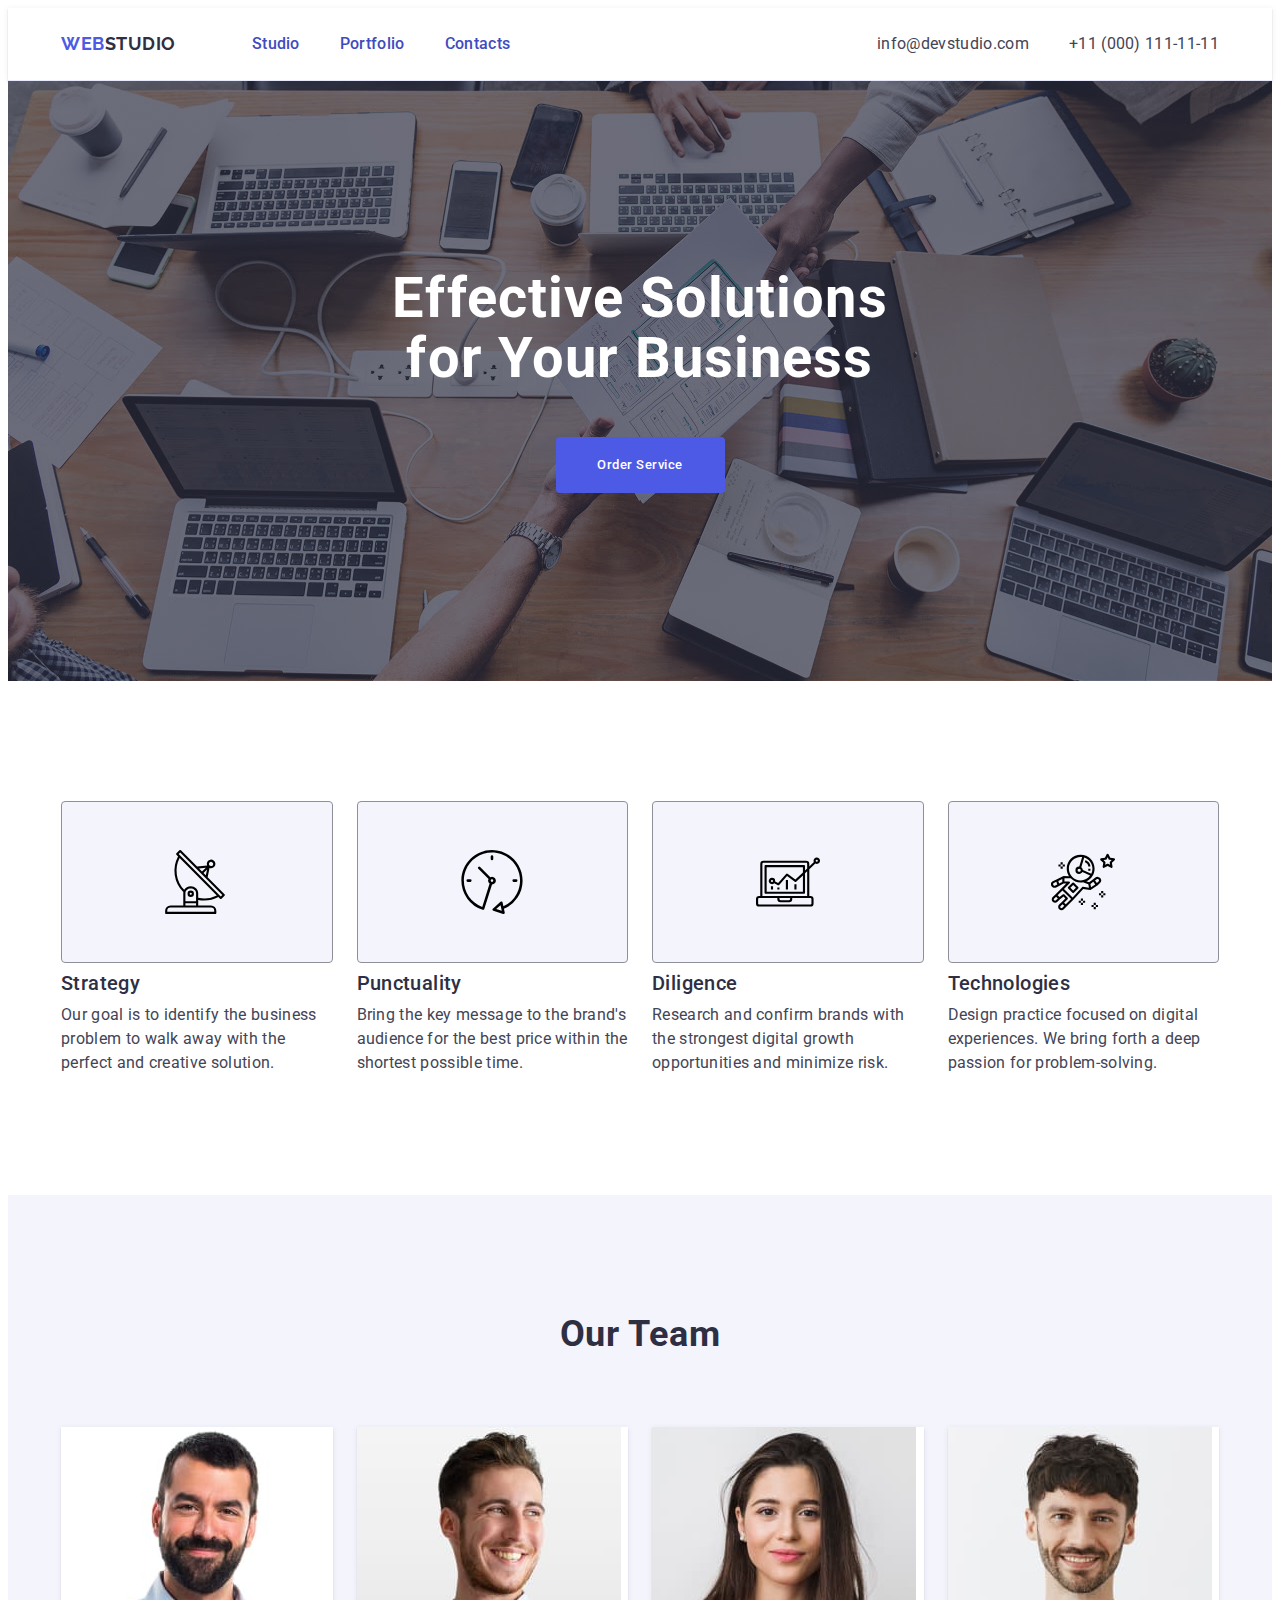
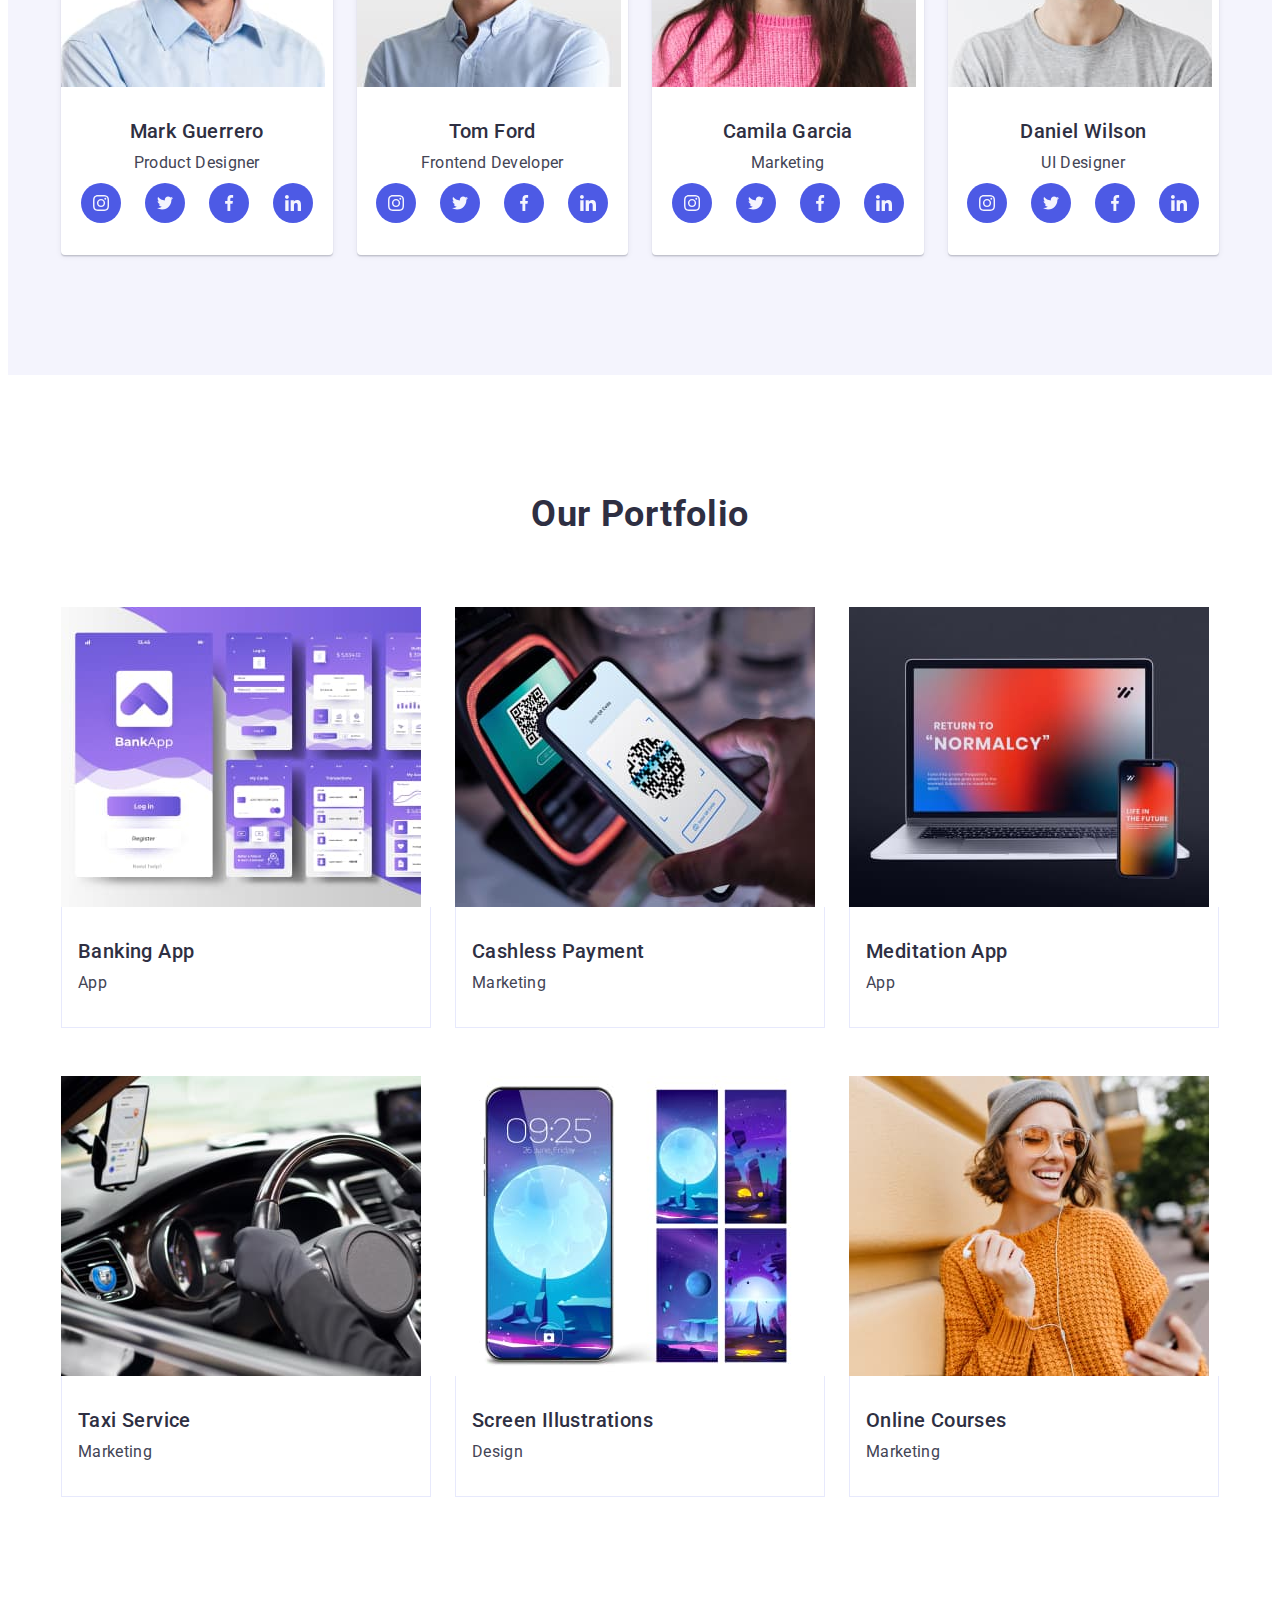
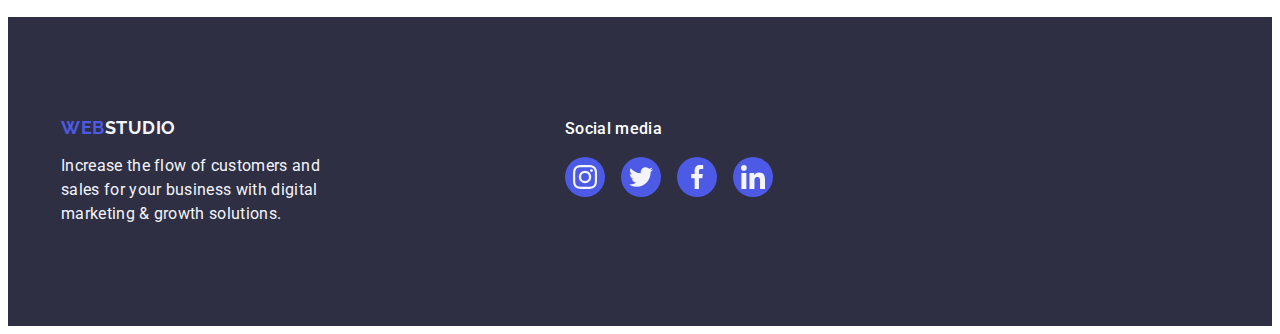
==== commit 064912ae: "upgrade svg icons" ====
--- a/index.html
+++ b/index.html
@@ -254,7 +254,9 @@
                       class="team-item-social-link"
                     >
                       <svg class="team-item-social-icon" width="16" height="16">
-                        <use href="#instagram"></use></svg
+                        <use
+                          xlink:href="./images/icons.svg#icon-instagram"
+                        ></use></svg
                     ></a>
                   </li>
                   <li class="team-social-item">
@@ -264,7 +266,9 @@
                       class="team-item-social-link"
                     >
                       <svg class="team-item-social-icon" width="16" height="16">
-                        <use href="#twitter"></use></svg
+                        <use
+                          xlink:href="./images/icons.svg#icon-twitter"
+                        ></use></svg
                     ></a>
                   </li>
                   <li class="team-social-item">
@@ -274,7 +278,9 @@
                       class="team-item-social-link"
                     >
                       <svg class="team-item-social-icon" width="16" height="16">
-                        <use href="#facebook"></use></svg
+                        <use
+                          xlink:href="./images/icons.svg#icon-facebook"
+                        ></use></svg
                     ></a>
                   </li>
                   <li class="team-social-item">
@@ -284,7 +290,9 @@
                       class="team-item-social-link"
                     >
                       <svg class="team-item-social-icon" width="16" height="16">
-                        <use href="#linkedin"></use></svg
+                        <use
+                          xlink:href="./images/icons.svg#icon-linkedin"
+                        ></use></svg
                     ></a>
                   </li>
                 </ul>
@@ -310,7 +318,9 @@
                       class="team-item-social-link"
                     >
                       <svg class="team-item-social-icon" width="16" height="16">
-                        <use href="#instagram"></use></svg
+                        <use
+                          xlink:href="./images/icons.svg#icon-instagram"
+                        ></use></svg
                     ></a>
                   </li>
                   <li class="team-social-item">
@@ -320,7 +330,9 @@
                       class="team-item-social-link"
                     >
                       <svg class="team-item-social-icon" width="16" height="16">
-                        <use href="#twitter"></use></svg
+                        <use
+                          xlink:href="./images/icons.svg#icon-twitter"
+                        ></use></svg
                     ></a>
                   </li>
                   <li class="team-social-item">
@@ -330,7 +342,9 @@
                       class="team-item-social-link"
                     >
                       <svg class="team-item-social-icon" width="16" height="16">
-                        <use href="#facebook"></use></svg
+                        <use
+                          xlink:href="./images/icons.svg#icon-facebook"
+                        ></use></svg
                     ></a>
                   </li>
                   <li class="team-social-item">
@@ -340,7 +354,9 @@
                       class="team-item-social-link"
                     >
                       <svg class="team-item-social-icon" width="16" height="16">
-                        <use href="#linkedin"></use></svg
+                        <use
+                          xlink:href="./images/icons.svg#icon-linkedin"
+                        ></use></svg
                     ></a>
                   </li>
                 </ul>
@@ -365,7 +381,9 @@
                       class="team-item-social-link"
                     >
                       <svg class="team-item-social-icon" width="16" height="16">
-                        <use href="#instagram"></use></svg
+                        <use
+                          xlink:href="./images/icons.svg#icon-instagram"
+                        ></use></svg
                     ></a>
                   </li>
                   <li class="team-social-item">
@@ -375,7 +393,9 @@
                       class="team-item-social-link"
                     >
                       <svg class="team-item-social-icon" width="16" height="16">
-                        <use href="#twitter"></use></svg
+                        <use
+                          xlink:href="./images/icons.svg#icon-twitter"
+                        ></use></svg
                     ></a>
                   </li>
                   <li class="team-social-item">
@@ -385,7 +405,9 @@
                       class="team-item-social-link"
                     >
                       <svg class="team-item-social-icon" width="16" height="16">
-                        <use href="#facebook"></use></svg
+                        <use
+                          xlink:href="./images/icons.svg#icon-facebook"
+                        ></use></svg
                     ></a>
                   </li>
                   <li class="team-social-item">
@@ -395,7 +417,9 @@
                       class="team-item-social-link"
                     >
                       <svg class="team-item-social-icon" width="16" height="16">
-                        <use href="#linkedin"></use></svg
+                        <use
+                          xlink:href="./images/icons.svg#icon-linkedin"
+                        ></use></svg
                     ></a>
                   </li>
                 </ul>
@@ -420,7 +444,9 @@
                       class="team-item-social-link"
                     >
                       <svg class="team-item-social-icon" width="16" height="16">
-                        <use href="#instagram"></use></svg
+                        <use
+                          xlink:href="./images/icons.svg#icon-instagram"
+                        ></use></svg
                     ></a>
                   </li>
                   <li class="team-social-item">
@@ -430,7 +456,9 @@
                       class="team-item-social-link"
                     >
                       <svg class="team-item-social-icon" width="16" height="16">
-                        <use href="#twitter"></use></svg
+                        <use
+                          xlink:href="./images/icons.svg#icon-twitter"
+                        ></use></svg
                     ></a>
                   </li>
                   <li class="team-social-item">
@@ -440,7 +468,9 @@
                       class="team-item-social-link"
                     >
                       <svg class="team-item-social-icon" width="16" height="16">
-                        <use href="#facebook"></use></svg
+                        <use
+                          xlink:href="./images/icons.svg#icon-facebook"
+                        ></use></svg
                     ></a>
                   </li>
                   <li class="team-social-item">
@@ -450,7 +480,9 @@
                       class="team-item-social-link"
                     >
                       <svg class="team-item-social-icon" width="16" height="16">
-                        <use href="#linkedin"></use></svg
+                        <use
+                          xlink:href="./images/icons.svg#icon-linkedin"
+                        ></use></svg
                     ></a>
                   </li>
                 </ul>
@@ -612,7 +644,9 @@
                 class="footer-social-link"
               >
                 <svg class="footer-social-icon" width="24" height="24">
-                  <use href="#instagram"></use></svg
+                  <use
+                    xlink:href="./images/icons.svg#icon-instagram"
+                  ></use></svg
               ></a>
             </li>
             <li class="footer-social-item">
@@ -622,7 +656,7 @@
                 class="footer-social-link"
               >
                 <svg class="footer-social-icon" width="24" height="24">
-                  <use href="#twitter"></use></svg
+                  <use xlink:href="./images/icons.svg#icon-twitter"></use></svg
               ></a>
             </li>
             <li class="footer-social-item">
@@ -632,7 +666,7 @@
                 class="footer-social-link"
               >
                 <svg class="footer-social-icon" width="24" height="24">
-                  <use href="#facebook"></use></svg
+                  <use xlink:href="./images/icons.svg#icon-facebook"></use></svg
               ></a>
             </li>
             <li class="footer-social-item">
@@ -642,7 +676,7 @@
                 class="footer-social-link"
               >
                 <svg class="footer-social-icon" width="24" height="24">
-                  <use href="#linkedin"></use></svg
+                  <use xlink:href="./images/icons.svg#icon-linkedin"></use></svg
               ></a>
             </li>
           </ul>
--- a/css/style.css
+++ b/css/style.css
@@ -109,6 +109,11 @@
 .header-link:active {   
    text-decoration: underline;
 }
+
+.header-link:first-child {
+   color: #404bbf;
+}
+
 
 .contacts-list {
    display: flex;
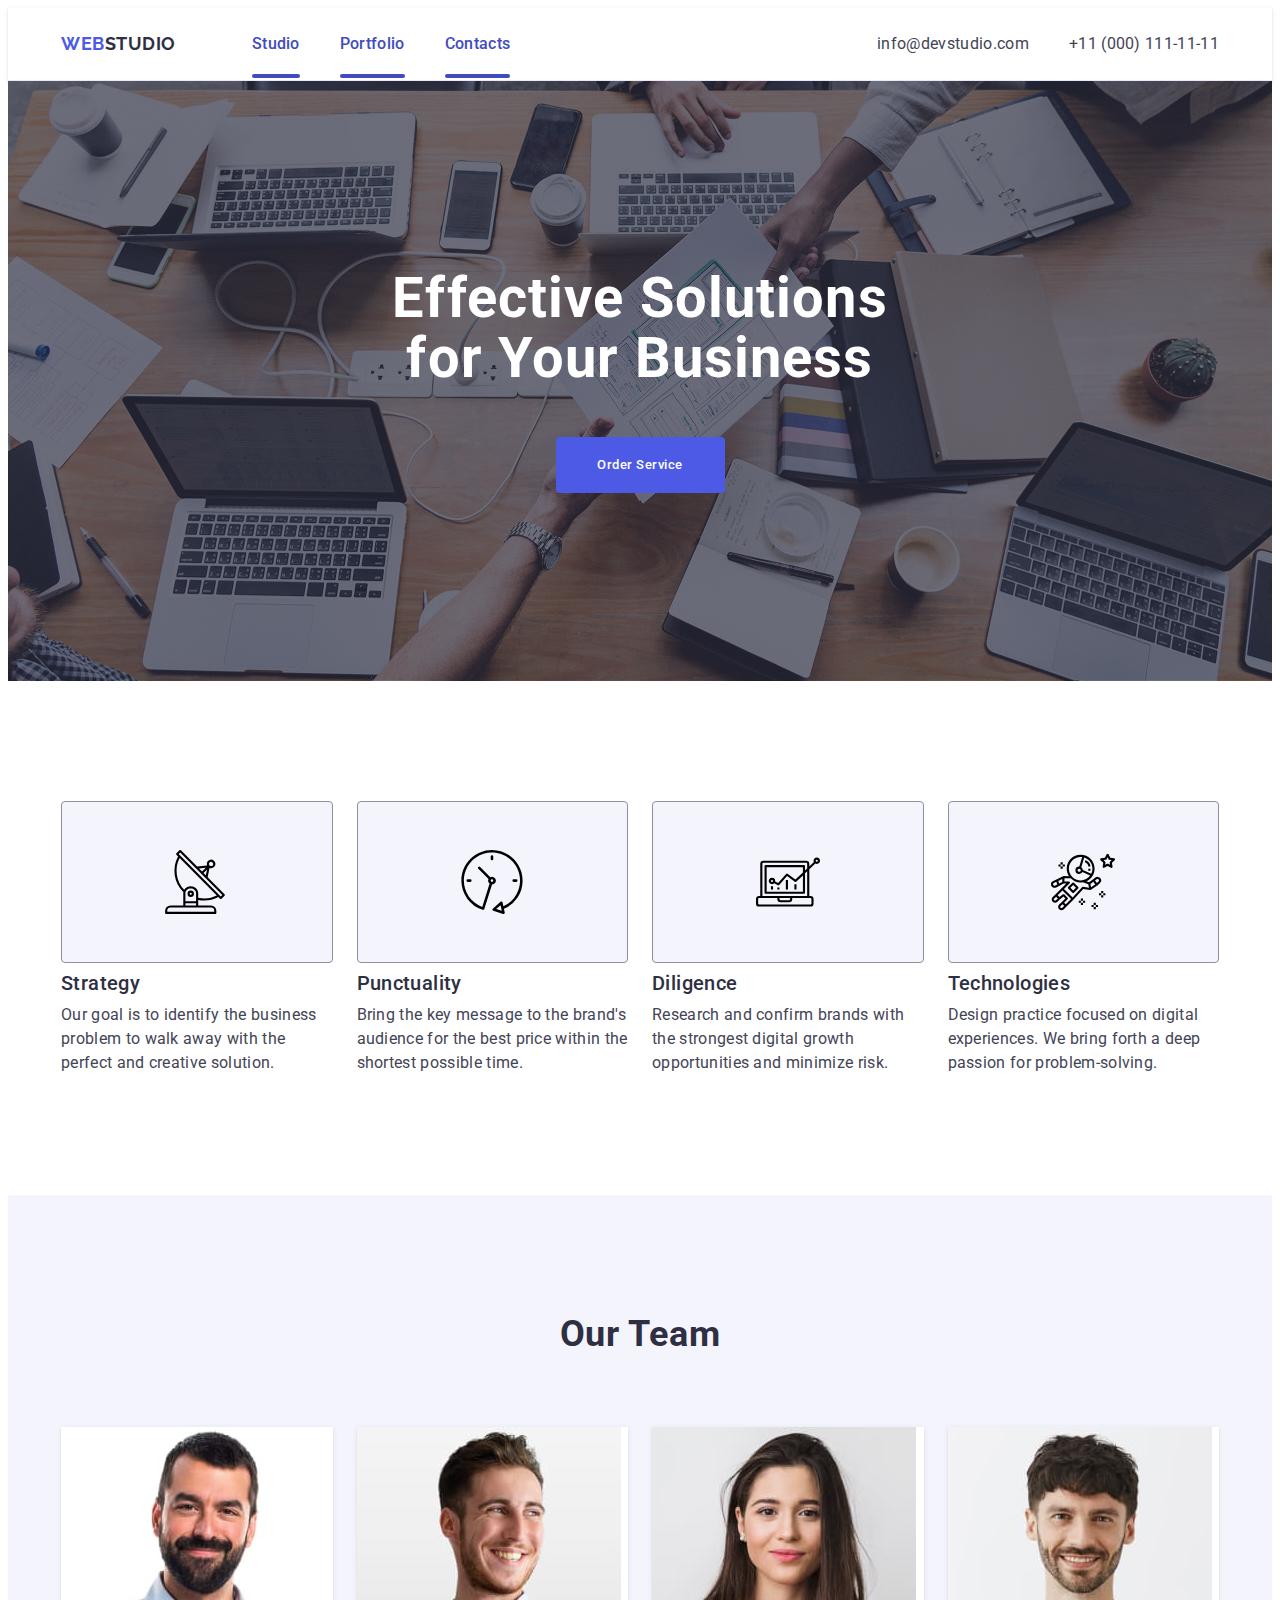
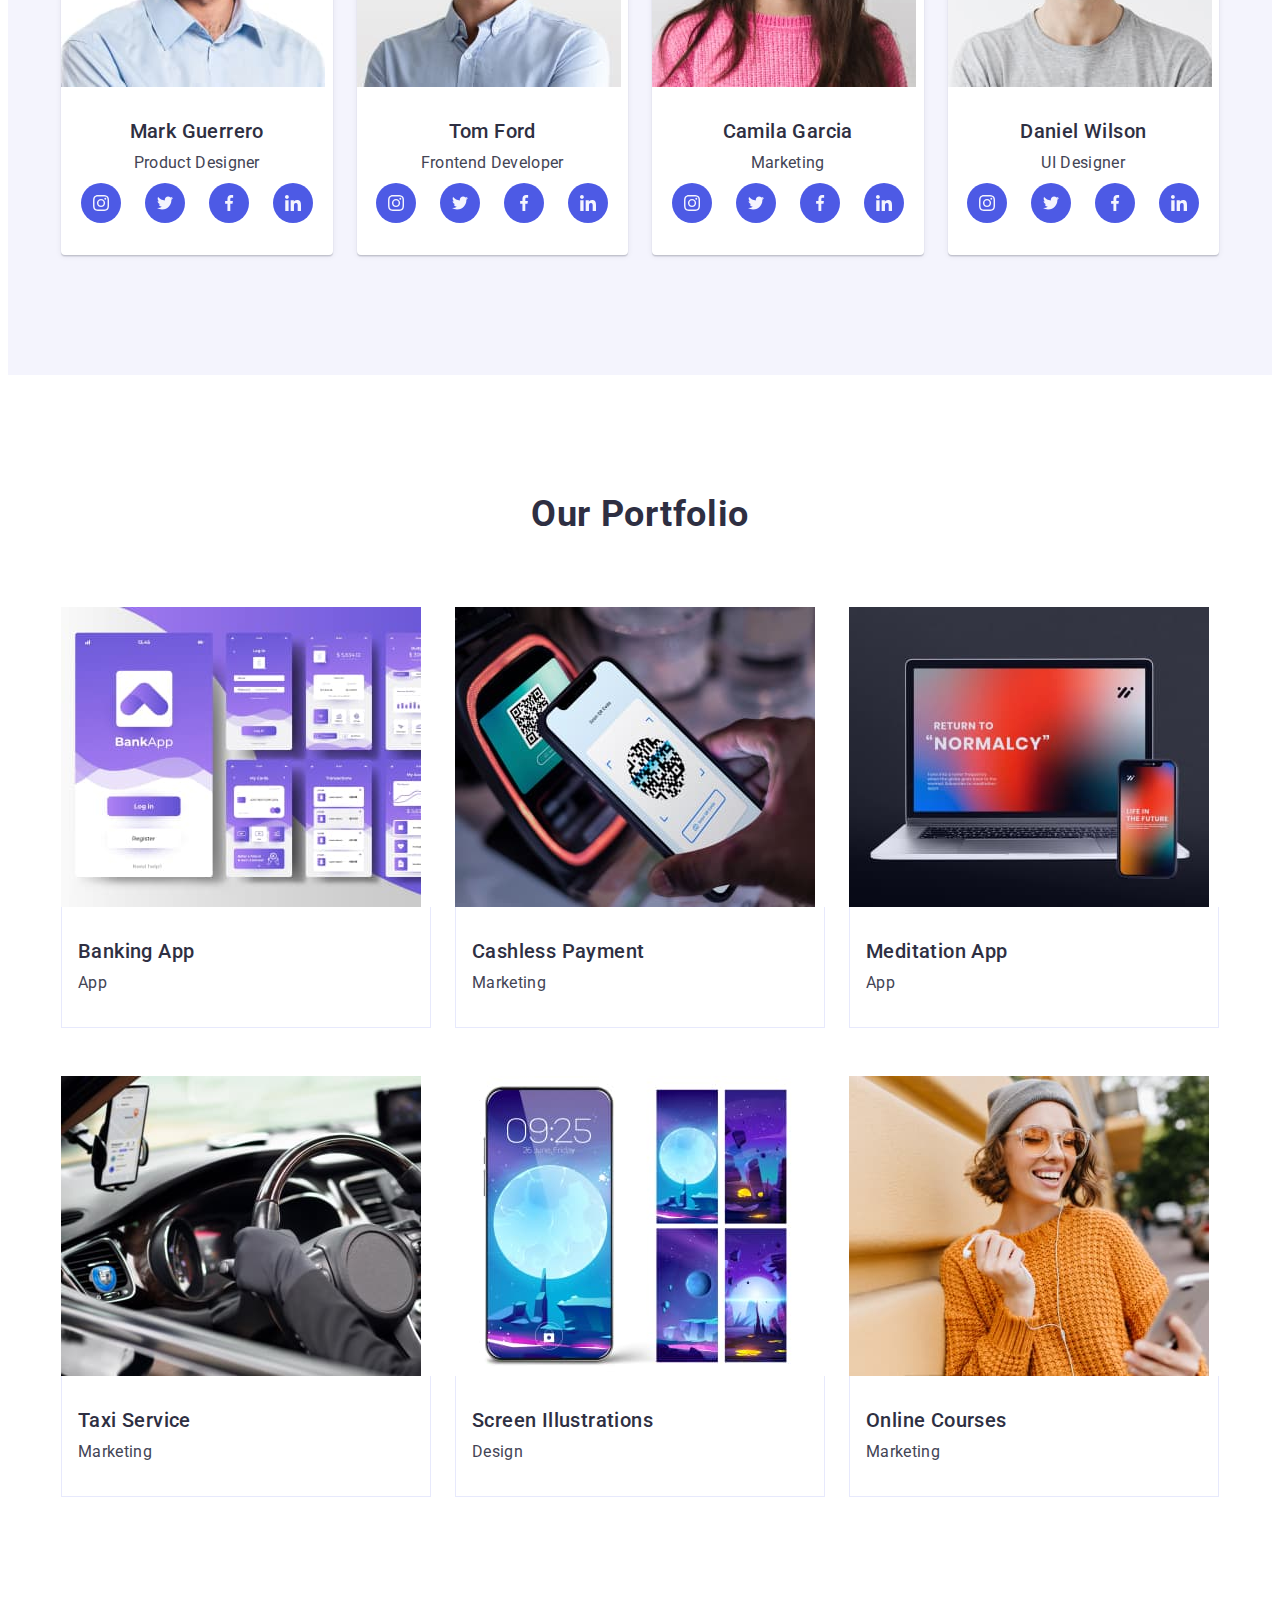
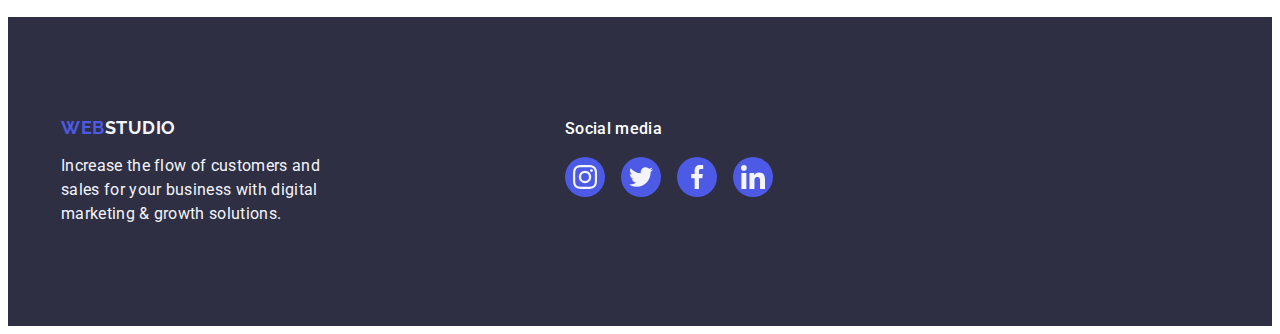
==== commit 0d4fdfa9: "upgrade header" ====
--- a/index.html
+++ b/index.html
@@ -194,47 +194,6 @@
       <section class="team">
         <div class="container">
           <h2 class="team-title">Our Team</h2>
-          <svg
-            aria-hidden="true"
-            style="position: absolute; width: 0; height: 0; overflow: hidden"
-            version="1.1"
-            xmlns="http://www.w3.org/2000/svg"
-            xmlns:xlink="http://www.w3.org/1999/xlink"
-          >
-            <defs>
-              <symbol id="facebook" viewBox="0 0 32 32">
-                <path
-                  d="M10.6647 2.65661H12.1254V0.112606C11.8734 0.077939 11.0067 -6.10352e-05 9.99736 -6.10352e-05C7.89136 -6.10352e-05 6.4487 1.32461 6.4487 3.75927V5.99994H4.12469V8.84394H6.4487V15.9999H9.29803V8.84461H11.528L11.882 6.00061H9.29736V4.04127C9.29803 3.21927 9.51936 2.65661 10.6647 2.65661Z"
-                />
-              </symbol>
-              <symbol id="instagram" viewBox="0 0 32 32">
-                <path
-                  d="M15.9843 4.70398C15.9468 3.85384 15.8093 3.26938 15.6124 2.76293C15.4092 2.22535 15.0967 1.74405 14.6872 1.34395C14.2871 0.937622 13.8026 0.621887 13.2713 0.421896C12.7619 0.224959 12.1805 0.0874805 11.3303 0.0499976C10.4738 0.00934021 10.2019 -6.10352e-05 8.02963 -6.10352e-05C5.85733 -6.10352e-05 5.58543 0.00934021 4.73212 0.0468231C3.88197 0.084306 3.29751 0.221906 2.79119 0.418722C2.25348 0.621887 1.77219 0.934448 1.37209 1.34395C0.965758 1.74405 0.650145 2.22852 0.450033 2.75988C0.253096 3.26938 0.115618 3.85067 0.0781347 4.70081C0.0374774 5.5573 0.0280762 5.8292 0.0280762 8.0015C0.0280762 10.1738 0.0374774 10.4457 0.0749603 11.299C0.112443 12.1492 0.250043 12.7336 0.446981 13.2401C0.650145 13.7777 0.965758 14.259 1.37209 14.6591C1.77219 15.0654 2.25666 15.3811 2.78801 15.5811C3.29751 15.778 3.8788 15.9155 4.72906 15.953C5.58226 15.9906 5.85428 15.9999 8.02658 15.9999C10.1989 15.9999 10.4708 15.9906 11.3241 15.953C12.1742 15.9155 12.7587 15.778 13.265 15.5811C14.3403 15.1654 15.1904 14.3152 15.6062 13.2401C15.803 12.7306 15.9406 12.1492 15.9781 11.299C16.0156 10.4457 16.025 10.1738 16.025 8.0015C16.025 5.8292 16.0218 5.5573 15.9843 4.70398ZM14.5435 11.2365C14.509 12.0179 14.3778 12.4399 14.2684 12.7212C13.9995 13.4182 13.4463 13.9714 12.7493 14.2403C12.468 14.3497 12.043 14.4809 11.2646 14.5152C10.4207 14.5528 10.1676 14.5621 8.03281 14.5621C5.89799 14.5621 5.64172 14.5528 4.80085 14.5152C4.01945 14.4809 3.5975 14.3497 3.31619 14.2403C2.96932 14.1121 2.65359 13.9089 2.39731 13.6432C2.13163 13.3838 1.92847 13.0712 1.80027 12.7243C1.69087 12.443 1.55962 12.0179 1.52532 11.2397C1.48771 10.3958 1.47843 10.1425 1.47843 8.00773C1.47843 5.87291 1.48771 5.61664 1.52532 4.7759C1.55962 3.99449 1.69087 3.57254 1.80027 3.29123C1.92847 2.94424 2.13163 2.62863 2.40049 2.37223C2.65981 2.10655 2.97237 1.90339 3.31937 1.77531C3.60067 1.66591 4.0258 1.53466 4.80403 1.50023C5.64794 1.46275 5.90117 1.45335 8.03586 1.45335C10.1738 1.45335 10.4269 1.46275 11.2678 1.50023C12.0492 1.53466 12.4712 1.66591 12.7525 1.77531C13.0993 1.90339 13.4151 2.10655 13.6714 2.37223C13.937 2.63168 14.1402 2.94424 14.2684 3.29123C14.3778 3.57254 14.509 3.99755 14.5435 4.7759C14.581 5.61981 14.5904 5.87291 14.5904 8.00773C14.5904 10.1425 14.581 10.3926 14.5435 11.2365Z"
-                />
-                <path
-                  d="M8.02967 3.8913C5.76055 3.8913 3.91949 5.73223 3.91949 8.00147C3.91949 10.2707 5.76055 12.1117 8.02967 12.1117C10.2989 12.1117 12.1398 10.2707 12.1398 8.00147C12.1398 5.73223 10.2989 3.8913 8.02967 3.8913ZM8.02967 10.6676C6.55758 10.6676 5.3635 9.47368 5.3635 8.00147C5.3635 6.52926 6.55758 5.3353 8.02967 5.3353C9.50188 5.3353 10.6958 6.52926 10.6958 8.00147C10.6958 9.47368 9.50188 10.6676 8.02967 10.6676Z"
-                />
-                <path
-                  d="M13.262 3.72883C13.262 4.25872 12.8324 4.68837 12.3024 4.68837C11.7725 4.68837 11.3428 4.25872 11.3428 3.72883C11.3428 3.19882 11.7725 2.76929 12.3024 2.76929C12.8324 2.76929 13.262 3.19882 13.262 3.72883Z"
-                />
-              </symbol>
-              <symbol id="twitter" viewBox="0 0 32 32">
-                <path
-                  d="M16 3.03894C15.405 3.29994 14.771 3.47294 14.11 3.55694C14.79 3.15094 15.309 2.51294 15.553 1.74394C14.919 2.12194 14.219 2.38894 13.473 2.53794C12.871 1.89694 12.013 1.49994 11.077 1.49994C9.261 1.49994 7.799 2.97394 7.799 4.78094C7.799 5.04094 7.821 5.29094 7.875 5.52894C5.148 5.39594 2.735 4.08894 1.114 2.09794C0.831 2.58894 0.665 3.15094 0.665 3.75594C0.665 4.89194 1.25 5.89894 2.122 6.48194C1.595 6.47194 1.078 6.31894 0.64 6.07794C0.64 6.08794 0.64 6.10094 0.64 6.11394C0.64 7.70794 1.777 9.03194 3.268 9.33694C3.001 9.40994 2.71 9.44494 2.408 9.44494C2.198 9.44494 1.986 9.43294 1.787 9.38894C2.212 10.6879 3.418 11.6429 4.852 11.6739C3.736 12.5469 2.319 13.0729 0.785 13.0729C0.516 13.0729 0.258 13.0609 0 13.0279C1.453 13.9649 3.175 14.4999 5.032 14.4999C11.068 14.4999 14.368 9.49994 14.368 5.16594C14.368 5.02094 14.363 4.88094 14.356 4.74194C15.007 4.27994 15.554 3.70294 16 3.03894Z"
-                />
-              </symbol>
-              <symbol id="linkedin" viewBox="0 0 32 32">
-                <path
-                  d="M15.996 16V15.9993H16V10.1313C16 7.26065 15.382 5.04932 12.026 5.04932C10.4127 5.04932 9.33003 5.93465 8.88803 6.77398H8.84137V5.31732H5.65936V15.9993H8.9727V10.71C8.9727 9.31732 9.2367 7.97065 10.9614 7.97065C12.6607 7.97065 12.686 9.55998 12.686 10.7993V16H15.996Z"
-                />
-                <path d="M0.264038 5.31793H3.58137V15.9999H0.264038V5.31793Z" />
-                <path
-                  d="M1.92136 -6.10352e-05C0.860697 -6.10352e-05 3.05176e-05 0.860606 3.05176e-05 1.92127C3.05176e-05 2.98194 0.860697 3.86061 1.92136 3.86061C2.98203 3.86061 3.8427 2.98194 3.8427 1.92127C3.84203 0.860606 2.98136 -6.10352e-05 1.92136 -6.10352e-05V-6.10352e-05Z"
-                />
-              </symbol>
-            </defs>
-          </svg>
-
           <ul class="team-list">
             <li class="team-item">
               <img
@@ -586,11 +545,11 @@
                   alt="App picture"
                   width="360"
                 />
-                <div class="portfolio-item-img-overlay">
+                <p class="portfolio-item-img-overlay">
                   14 Stylish and User-Friendly App Design Concepts · Task
                   Manager App · Calorie Tracker App · Exotic Fruit Ecommerce App
                   · Cloud Storage App
-                </div>
+                </p>
               </div>
               <div class="portfolio-item-descr">
                 <h3 class="portfolio-item-heading">Screen Illustrations</h3>
@@ -606,11 +565,11 @@
                   alt="App picture"
                   width="360"
                 />
-                <div class="portfolio-item-img-overlay">
+                <p class="portfolio-item-img-overlay">
                   14 Stylish and User-Friendly App Design Concepts · Task
                   Manager App · Calorie Tracker App · Exotic Fruit Ecommerce App
                   · Cloud Storage App
-                </div>
+                </p>
               </div>
               <div class="portfolio-item-descr">
                 <h3 class="portfolio-item-heading">Online Courses</h3>
--- a/css/style.css
+++ b/css/style.css
@@ -99,6 +99,17 @@
    color: #2e2f42;
    padding: 24px 0;
    transition: color 250ms cubic-bezier(0.4, 0, 0.2, 1);
+}
+
+.header-link::after  {
+   content: "";
+   width: 100%;
+   position: absolute;
+   left: 0;
+   bottom: -1px;
+   height: 4px; 
+   background-color: #404bbf;
+   border-radius: 2px; 
 }
 
 .header-link:hover, 
@@ -367,14 +378,13 @@
    column-gap: 24px;
 }
 
-.portfolio-item {   
-  
+.portfolio-item {     
    width: calc((100% - 48px) / 3);   
-   cursor: pointer;
+   cursor: pointer;   
    transition: box-shadow 250ms cubic-bezier(0.4, 0, 0.2, 1);
 }
 .portfolio-item:hover {
-   box-shadow: 0 2px 1px 0 rgba(46, 47, 66, 0.08), 0 1px 1px 0 rgba(46, 47, 66, 0.16), 0 1px 6px 0 rgba(46, 47, 66, 0.08);
+   box-shadow: 0px 1px 6px rgba(46, 47, 66, 0.08), 0px 1px 1px rgba(46, 47, 66, 0.16), 0px 2px 1px rgba(46, 47, 66, 0.08);
 }
 
 .portfolio-item-img-box {
@@ -492,5 +502,5 @@
 }
 
 .footer-social-icon  {       
-   fill: #fff;
+   fill: #f4f4fd;
  }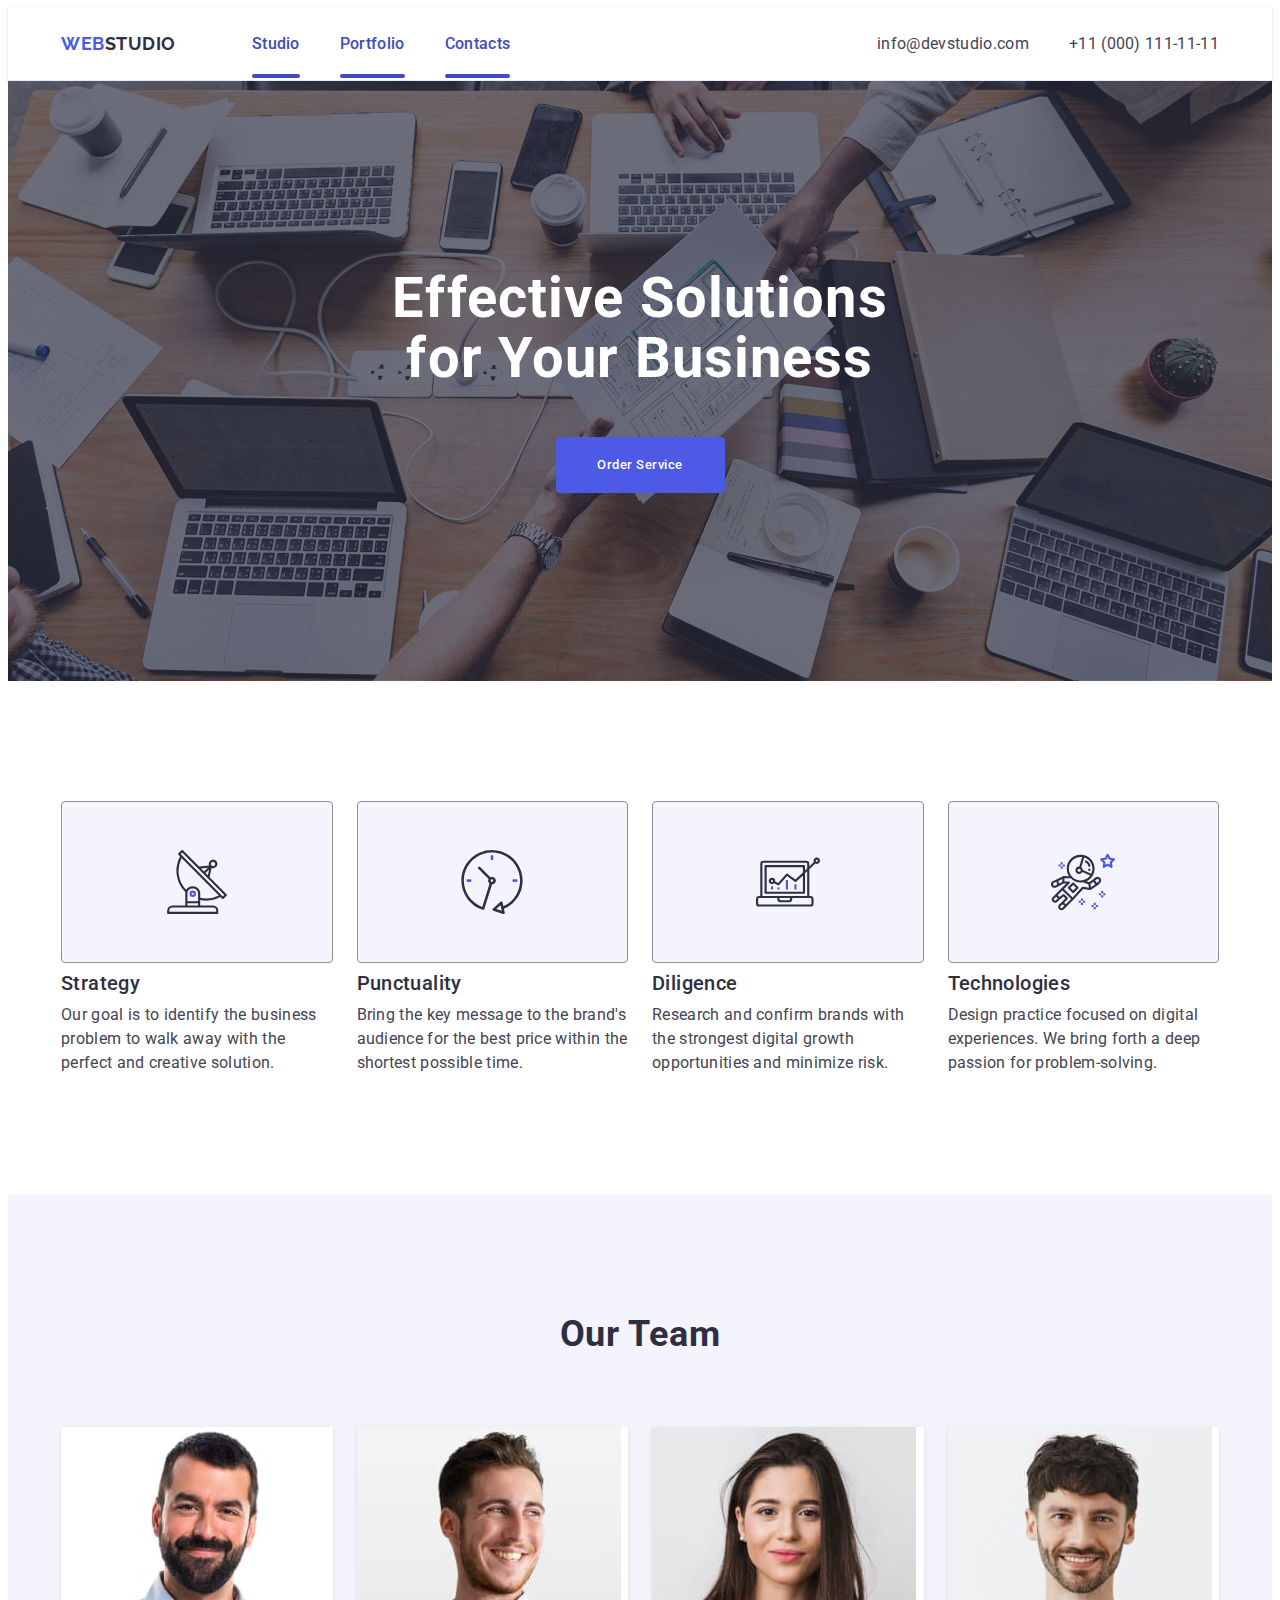
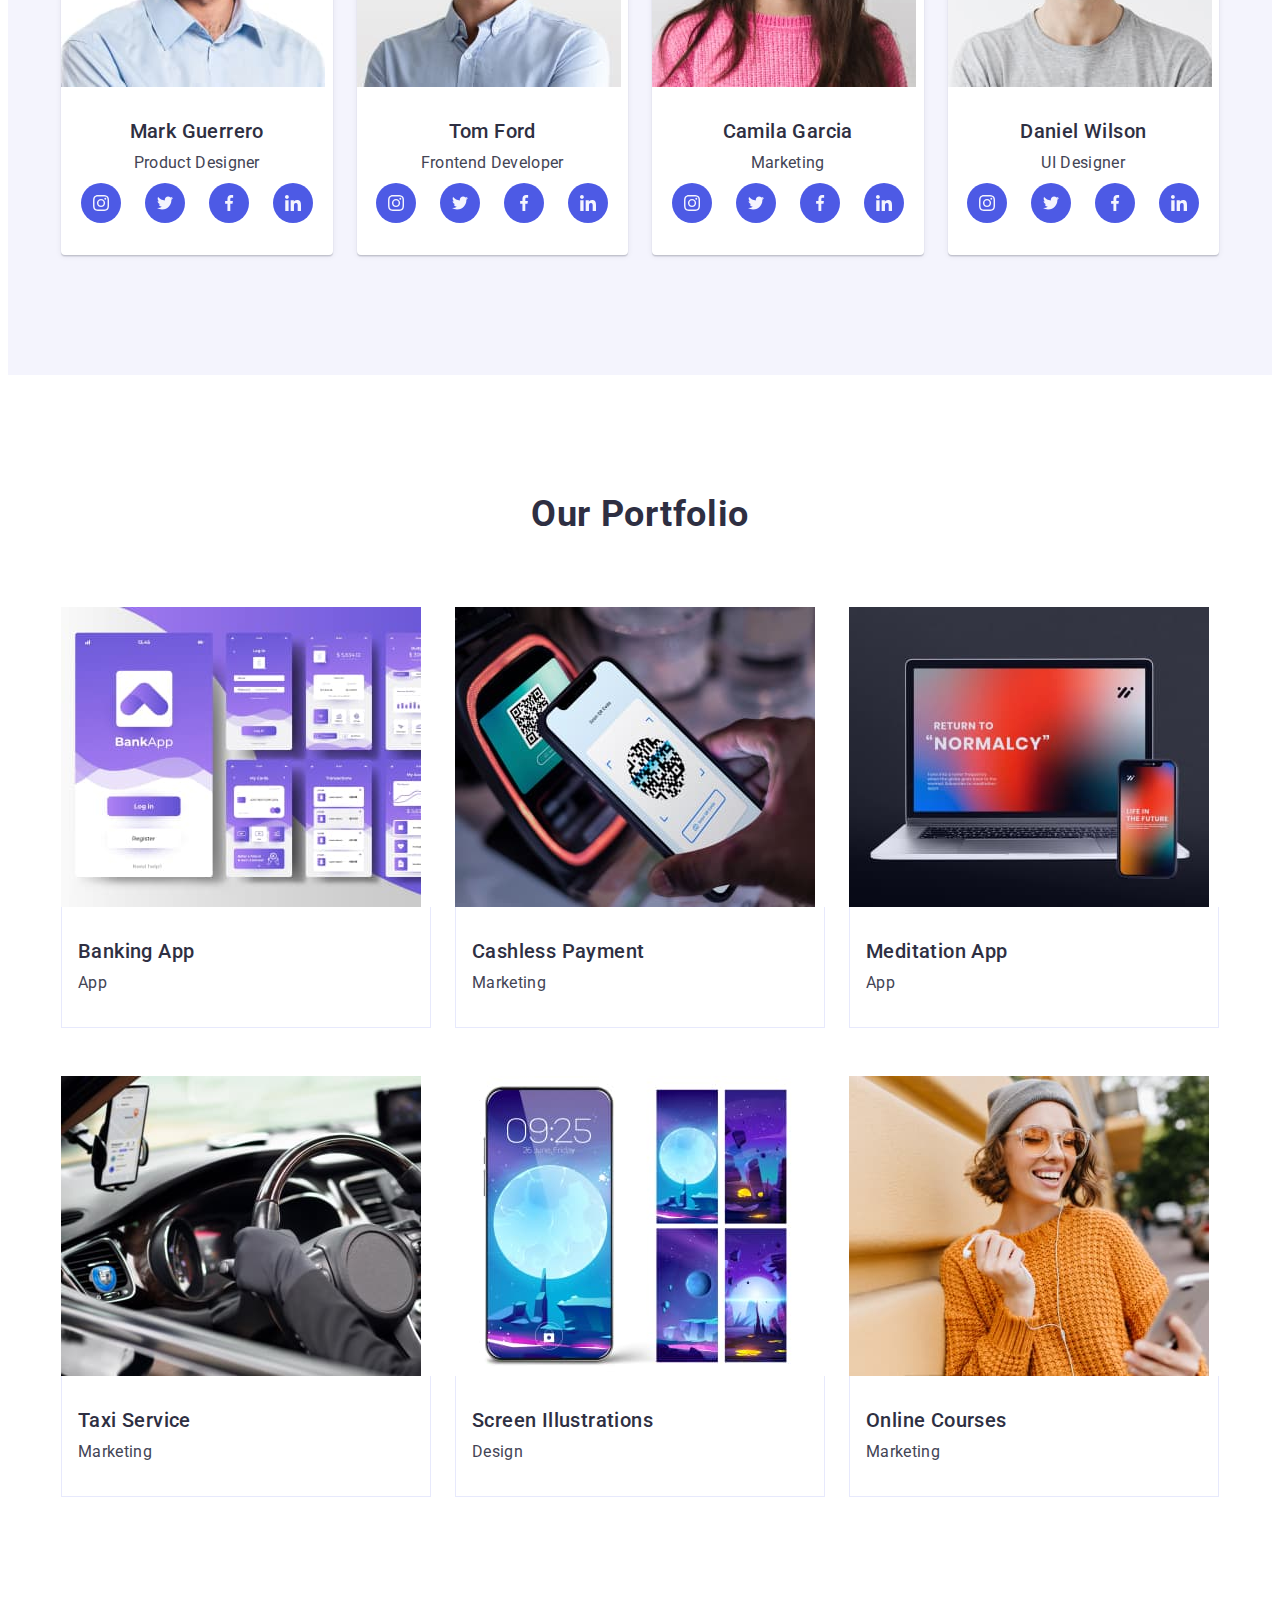
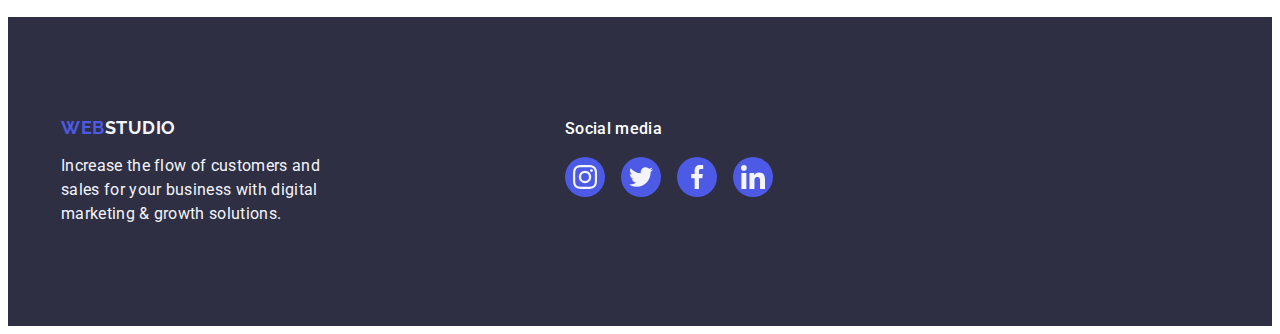
==== commit b1bfb06a: "upgrade html" ====
--- a/index.html
+++ b/index.html
@@ -78,18 +78,8 @@
           <ul class="features-list">
             <li class="features-item">
               <div class="features-item-icon-box">
-                <svg
-                  class="features-item-icon"
-                  xmlns="http://www.w3.org/2000/svg"
-                  width="64"
-                  height="64"
-                >
-                  <path
-                    d="M59.546 44.195 42.66 27.185l1.874-9.23c.484.188.998.287 1.517.29h.013a4.318 4.318 0 1 0-4.017-2.87l-9.92 1.21L15.945.32a1.066 1.066 0 0 0-.753-.32c-.28.001-.548.113-.747.31L11.42 3.318a1.067 1.067 0 0 0 0 1.509l1.628 1.65a29.885 29.885 0 0 0 5.04 35.327c.084.081.183.147.291.195a6.192 6.192 0 0 0-.104 1.094v12.374h-12.8A5.34 5.34 0 0 0 .14 60.8v2.133C.141 63.523.62 64 1.208 64h49.067c.589 0 1.067-.478 1.067-1.067V60.8a5.34 5.34 0 0 0-5.334-5.333h-12.8v-5.484c2.005.42 4.048.635 6.097.64a29.699 29.699 0 0 0 14.08-3.567l1.637 1.646c.198.202.469.318.753.32.28-.002.548-.113.746-.31l3.025-3.009a1.067 1.067 0 0 0 0-1.508ZM44.56 12.466a2.133 2.133 0 1 1 1.503 3.646h-.006a2.133 2.133 0 0 1-1.493-3.646h-.004Zm-2.511 7.01-1.197 5.89-2.351-2.364 3.548-3.527Zm-1.212-1.804-3.84 3.817-2.97-2.987 6.81-.83ZM46.008 57.6a3.2 3.2 0 0 1 3.2 3.2v1.067H2.275V60.8a3.2 3.2 0 0 1 3.2-3.2h40.533Zm-14.933-4.267v2.134H20.408v-2.134h10.667ZM20.408 51.2v-8.107c0-2.587 2.393-4.693 5.333-4.693 2.941 0 5.334 2.106 5.334 4.693V51.2H20.408Zm12.8-3.392v-4.715c0-3.764-3.35-6.826-7.466-6.826a7.6 7.6 0 0 0-6.563 3.572 27.739 27.739 0 0 1-4.557-31.774l37.204 37.417a27.642 27.642 0 0 1-18.618 2.326Zm22.578-1.367-1.503-1.512L15.181 5.591 13.672 4.08l1.51-1.504 15.87 15.96c.007 0 .011.013.019.019L57.3 44.937l-1.514 1.504Z"
-                  />
-                  <path
-                    d="M25.751 40.533h-.01a3.2 3.2 0 0 0-.01 6.4h.01a3.2 3.2 0 0 0 .01-6.4Zm.747 3.957a1.067 1.067 0 0 1-1.818-.762 1.068 1.068 0 0 1 1.061-1.061 1.067 1.067 0 0 1 .747 1.823h.01Z"
-                  />
+                <svg class="features-item-icon" width="64" height="64">
+                  <use href="images/features-icons.svg#icon-strategy"></use>
                 </svg>
               </div>
 
@@ -101,25 +91,8 @@
             </li>
             <li class="features-item">
               <div class="features-item-icon-box">
-                <svg
-                  class="features-item-icon"
-                  xmlns="http://www.w3.org/2000/svg"
-                  width="64"
-                  height="64"
-                >
-                  <g clip-path="url(#a)">
-                    <path
-                      d="M62.593 30.602C62.59 13.698 48.883-.003 31.977 0 15.073.003 1.372 13.71 1.375 30.616a30.61 30.61 0 0 0 21.299 29.152c.12.038.247.058.373.057.242 0 .478-.065.685-.187.27-.16.472-.414.567-.713l7.73-24.5a3.826 3.826 0 1 0-1.68-7.27L20.137 16.942a1.275 1.275 0 0 0-1.803 1.804l10.207 10.218a3.752 3.752 0 0 0 1.072 4.618l-7.365 23.346C7.692 51.566.239 35.42 5.601 20.864 10.963 6.31 27.11-1.145 41.665 4.217 56.22 9.58 63.673 25.726 58.312 40.281a28.087 28.087 0 0 1-14.925 15.947l-.796-3.749a1.275 1.275 0 0 0-2.096-.687l-7.674 6.851a1.275 1.275 0 0 0 .462 2.169l9.797 3.127a1.275 1.275 0 0 0 1.638-1.48l-.782-3.678a30.51 30.51 0 0 0 18.657-28.178Zm-30.609-1.275a1.276 1.276 0 1 1 0 2.552 1.276 1.276 0 0 1 0-2.552Zm4.201 29.728 4.368-3.896 1.206 5.68-5.574-1.784Z"
-                    />
-                    <path
-                      d="M30.709 6.37v2.55a1.275 1.275 0 1 0 2.55 0V6.37a1.276 1.276 0 0 0-2.55 0ZM7.752 29.327a1.275 1.275 0 0 0 0 2.55h2.55a1.275 1.275 0 1 0 0-2.55h-2.55ZM56.216 31.878a1.275 1.275 0 1 0 0-2.55h-2.55a1.276 1.276 0 0 0 0 2.55h2.55Z"
-                    />
-                  </g>
-                  <defs>
-                    <clipPath id="a">
-                      <path d="M0 0h64v64H0z" />
-                    </clipPath>
-                  </defs>
+                <svg class="features-item-icon" width="64" height="64">
+                  <use href="images/features-icons.svg#icon-punctuality"></use>
                 </svg>
               </div>
 
@@ -131,20 +104,8 @@
             </li>
             <li class="features-item">
               <div class="features-item-icon-box">
-                <svg
-                  class="features-item-icon"
-                  xmlns="http://www.w3.org/2000/svg"
-                  width="64"
-                  height="64"
-                >
-                  <g clip-path="url(#a)">
-                    <path
-                      d="M29.851 29.93h2.132v9.594h-2.132V29.93ZM38.38 34.194h2.132v5.33H38.38v-5.33ZM21.322 37.392h2.132v2.132h-2.132v-2.132ZM14.925 36.326h2.133v3.198h-2.133v-3.198Z"
-                    />
-                    <path
-                      d="M3.198 56.582h51.173a3.198 3.198 0 0 0 3.199-3.198v-4.265a3.198 3.198 0 0 0-3.199-3.198h-1.066V19.334l6.056-5.736a3.216 3.216 0 1 0-1.493-1.526l-4.563 4.325v-2.46a3.198 3.198 0 0 0-3.198-3.198H7.463a3.198 3.198 0 0 0-3.199 3.199V45.92H3.198A3.198 3.198 0 0 0 0 49.119v4.265a3.198 3.198 0 0 0 3.198 3.198Zm57.57-46.909a1.066 1.066 0 1 1 0 2.133 1.066 1.066 0 0 1 0-2.133ZM6.397 13.938c0-.59.477-1.067 1.066-1.067h42.644c.589 0 1.066.478 1.066 1.067v4.477l-2.132 2.026V16.07c0-.589-.477-1.066-1.066-1.066H9.595c-.589 0-1.066.477-1.066 1.066v26.652c0 .59.477 1.067 1.066 1.067h38.38c.589 0 1.066-.478 1.066-1.067V23.374l2.132-2.02V45.92H6.397V13.938Zm9.595 13.859a3.198 3.198 0 1 0 2.214 5.497l3.706 1.86c.43.215.953.114 1.273-.246l7.877-8.863 7.744 5.803c.416.311.996.278 1.372-.079l6.73-6.375v16.262H10.662v-24.52H46.91v5.32L39.366 29.6l-7.81-5.855a1.067 1.067 0 0 0-1.435.145l-7.986 8.985-2.986-1.493c.022-.128.036-.257.041-.387a3.199 3.199 0 0 0-3.198-3.198Zm1.066 3.198a1.066 1.066 0 1 1-2.133 0 1.066 1.066 0 0 1 2.133 0Zm6.396 17.058h10.661v1.066c0 .589-.477 1.066-1.066 1.066H24.52a1.066 1.066 0 0 1-1.066-1.066v-1.066ZM2.132 49.12c0-.589.478-1.066 1.066-1.066h18.124v1.066a3.198 3.198 0 0 0 3.198 3.199h8.53a3.198 3.198 0 0 0 3.198-3.199v-1.066H54.37c.59 0 1.067.477 1.067 1.066v4.265c0 .588-.478 1.066-1.067 1.066H3.198a1.066 1.066 0 0 1-1.066-1.066v-4.265Z"
-                    />
-                  </g>
+                <svg class="features-item-icon" width="64" height="64">
+                  <use href="images/features-icons.svg#icon-diligence"></use>
                 </svg>
               </div>
 
@@ -156,27 +117,8 @@
             </li>
             <li class="features-item">
               <div class="features-item-icon-box">
-                <svg
-                  class="features-item-icon"
-                  xmlns="http://www.w3.org/2000/svg"
-                  width="64"
-                  height="64"
-                >
-                  <path
-                    d="M63.948 9.048a1.068 1.068 0 0 0-.86-.725l-3.822-.556-1.71-3.462c-.358-.73-1.553-.73-1.912 0l-1.71 3.462-3.82.556a1.066 1.066 0 0 0-.592 1.819l2.765 2.695-.653 3.806c-.068.4.096.804.424 1.043.332.241.765.271 1.124.081L56.6 15.97l3.418 1.797a1.068 1.068 0 0 0 1.547-1.124l-.652-3.806 2.766-2.695a1.07 1.07 0 0 0 .27-1.094Zm-4.926 2.654c-.25.244-.366.598-.306.944l.382 2.228-2.001-1.051a1.063 1.063 0 0 0-.994 0l-2.001 1.051.382-2.228a1.068 1.068 0 0 0-.307-.944l-1.62-1.579 2.238-.325c.348-.05.648-.269.803-.584l1-2.026L57.6 9.214c.156.315.456.534.804.584l2.237.325-1.618 1.579ZM52.267 41.044h-2.134v2.134h2.134v-2.134ZM52.267 45.311h-2.134v2.134h2.134V45.31Z"
-                  />
-                  <path
-                    d="M54.4 43.178h-2.133v2.133H54.4v-2.133ZM50.134 43.178H48v2.133h2.134v-2.133ZM44.8 52.778h-2.133v2.133H44.8v-2.133ZM44.8 57.045h-2.133v2.133H44.8v-2.133ZM46.934 54.911H44.8v2.134h2.134V54.91Z"
-                  />
-                  <path
-                    d="M42.667 54.911h-2.134v2.134h2.134V54.91ZM32 48.511h-2.133v2.134H32V48.51ZM32 52.778h-2.133v2.133H32v-2.133ZM34.133 50.645H32v2.133h2.133v-2.133ZM29.867 50.645h-2.134v2.133h2.134v-2.133ZM11.733 12.244H9.6v2.133h2.133v-2.133ZM11.733 16.51H9.6v2.134h2.133v-2.133ZM13.866 14.377h-2.133v2.134h2.133v-2.134ZM9.6 14.377H7.466v2.134H9.6v-2.134Z"
-                  />
-                  <path
-                    d="M49.43 28.319a3.548 3.548 0 0 0-2.377-1.41 3.553 3.553 0 0 0-2.68.705l-2.503 1.919h-.001l-3.795 2.835-2.716-1.082c4.842-2.172 8.227-7.016 8.227-12.64C43.585 11 37.34 4.78 29.663 4.78 21.986 4.78 15.74 11 15.74 18.646c0 2.771.828 5.348 2.24 7.517l-5.528-.048h-.01c-.017 0-.03.009-.047.01a1.04 1.04 0 0 0-.31.061c-.026.01-.052.015-.077.027-.012.005-.025.006-.038.013l-6.466 3.193h-.002l-3.787 1.822a.82.82 0 0 0-.126.07A3.56 3.56 0 0 0 .393 35.9c.44.858 1.19 1.49 2.112 1.779a3.558 3.558 0 0 0 2.757-.257l2.776-1.476 4.528-2.339 2.714-.015-10.884 10.83c0 .002-.002.002-.003.003l-2.677 2.666a3.298 3.298 0 0 0-.98 2.356c0 .89.347 1.727.98 2.357.65.647 1.504.97 2.358.97.856 0 1.709-.323 2.36-.97l2.629-2.617 3.482-2.6 1.801 1.794-3.523 3.508-.003.003-2.678 2.666a3.298 3.298 0 0 0-.98 2.355c0 .89.348 1.727.98 2.358.65.646 1.505.97 2.36.97.854 0 1.71-.324 2.36-.97l2.679-2.667 4.285-4.266c0-.002 0-.003.002-.004l2.019-2-.008-.007c.013-.013.031-.017.044-.031L32.215 38.98l6.942.987a1.052 1.052 0 0 0 .525-.066c.035-.013.066-.03.1-.047.038-.019.078-.03.114-.054l6.427-4.267c.024-.016.036-.041.059-.059.025-.02.057-.028.08-.05l2.544-2.383a3.558 3.558 0 0 0 .423-4.723ZM4.26 35.54c-.346.186-.74.223-1.116.104a1.43 1.43 0 0 1-.425-2.52l2.628-1.264.632 1.849.266.776L4.26 35.54Zm6.995-3.655-3.097 1.6-.51-1.494-.367-1.073 4.053-2-.079 2.967Zm30.199-13.241c0 1.837-.438 3.57-1.198 5.119l-8.363-3.798a3.722 3.722 0 0 0-1.576-2.776l2.928-9.72C38 8.98 41.454 13.416 41.454 18.643Zm-23.578 0c0-6.47 5.289-11.734 11.789-11.734.506 0 1 .043 1.49.105l-2.864 9.507c-.038 0-.075-.011-.114-.011a3.743 3.743 0 0 0-3.745 3.733 3.743 3.743 0 0 0 3.745 3.733c1.389 0 2.589-.766 3.236-1.889l7.725 3.51c-2.15 2.893-5.59 4.78-9.473 4.78-6.5 0-11.789-5.265-11.789-11.734Zm11.913 1.6c0 .882-.724 1.6-1.612 1.6a1.608 1.608 0 0 1-1.612-1.6c0-.882.723-1.6 1.612-1.6.889 0 1.612.718 1.612 1.6ZM4.929 50.292a1.217 1.217 0 0 1-1.708.002 1.187 1.187 0 0 1 0-1.689l1.924-1.917 1.702 1.695-1.917 1.91Zm6.428 7.467a1.216 1.216 0 0 1-1.71.002 1.188 1.188 0 0 1 0-1.689l1.926-1.918.805.801.899.894-1.92 1.91Zm6.964-6.937-.004.002-3.53 3.52-.805-.801-.898-.894 3.527-3.51v-.002s.002 0 .003-.002c.08-.08.13-.176.18-.27.013-.028.04-.052.052-.08.033-.083.038-.171.05-.258.007-.049.028-.095.028-.145 0-.071-.025-.14-.04-.211-.013-.064-.013-.13-.037-.191-.04-.1-.11-.189-.183-.275-.02-.024-.027-.054-.05-.076h-.001l-.002-.004-3.214-3.2c-.034-.034-.078-.048-.116-.077a1.026 1.026 0 0 0-.174-.115.99.99 0 0 0-.187-.065 1.022 1.022 0 0 0-.206-.04 1.035 1.035 0 0 0-.19.01 1.068 1.068 0 0 0-.209.04.99.99 0 0 0-.188.09c-.04.022-.085.03-.122.057l-3.547 2.648-1.801-1.794 4.798-4.773 8.72 8.578-1.854 1.838Zm13.637-14.034c-.03-.004-.06.008-.09.006a1.044 1.044 0 0 0-.23.014c-.061.01-.119.022-.177.042a.981.981 0 0 0-.193.094c-.06.036-.114.075-.166.123-.026.022-.057.033-.08.058l-9.397 10.292-8.656-8.514 5.666-5.636a1.068 1.068 0 0 0-.759-1.822l-4.437.026.055-3.215 6.208.053a13.897 13.897 0 0 0 9.963 4.202c.875 0 1.728-.09 2.559-.245.08.064.159.129.26.17l4.819 1.92.305 1.516.356 1.77-6.006-.854Zm8.083.357-.627-3.116 2.893-2.16.758 1.005 1.136 1.508-4.16 2.763Zm7.507-5.662-1.676 1.57-1.862-2.473 1.663-1.274c.31-.24.701-.336 1.085-.286.387.054.728.256.96.568.434.584.36 1.398-.17 1.895Z"
-                  />
-                  <path
-                    d="m27.204 37.088-4.286-4.267a1.066 1.066 0 0 0-1.505 0l-4.285 4.267a1.072 1.072 0 0 0 0 1.513l4.285 4.266a1.066 1.066 0 0 0 1.505 0l4.286-4.266a1.067 1.067 0 0 0 0-1.513Zm-5.038 3.518-2.773-2.762 2.773-2.761 2.775 2.761-2.775 2.762ZM34.328 10.142l-.515 2.071c.142.035 3.476.904 3.476 4.298h2.133c0-4.034-3.331-5.931-5.093-6.37ZM39.422 18.644h-2.133v2.134h2.133v-2.134Z"
-                  />
+                <svg class="features-item-icon" width="64" height="64">
+                  <use href="images/features-icons.svg#icon-technologies"></use>
                 </svg>
               </div>
 
@@ -214,7 +156,7 @@
                     >
                       <svg class="team-item-social-icon" width="16" height="16">
                         <use
-                          xlink:href="./images/icons.svg#icon-instagram"
+                          href="./images/icons.svg#icon-instagram"
                         ></use></svg
                     ></a>
                   </li>
@@ -225,9 +167,7 @@
                       class="team-item-social-link"
                     >
                       <svg class="team-item-social-icon" width="16" height="16">
-                        <use
-                          xlink:href="./images/icons.svg#icon-twitter"
-                        ></use></svg
+                        <use href="./images/icons.svg#icon-twitter"></use></svg
                     ></a>
                   </li>
                   <li class="team-social-item">
@@ -237,9 +177,7 @@
                       class="team-item-social-link"
                     >
                       <svg class="team-item-social-icon" width="16" height="16">
-                        <use
-                          xlink:href="./images/icons.svg#icon-facebook"
-                        ></use></svg
+                        <use href="./images/icons.svg#icon-facebook"></use></svg
                     ></a>
                   </li>
                   <li class="team-social-item">
@@ -249,9 +187,7 @@
                       class="team-item-social-link"
                     >
                       <svg class="team-item-social-icon" width="16" height="16">
-                        <use
-                          xlink:href="./images/icons.svg#icon-linkedin"
-                        ></use></svg
+                        <use href="./images/icons.svg#icon-linkedin"></use></svg
                     ></a>
                   </li>
                 </ul>
@@ -278,7 +214,7 @@
                     >
                       <svg class="team-item-social-icon" width="16" height="16">
                         <use
-                          xlink:href="./images/icons.svg#icon-instagram"
+                          href="./images/icons.svg#icon-instagram"
                         ></use></svg
                     ></a>
                   </li>
@@ -289,9 +225,7 @@
                       class="team-item-social-link"
                     >
                       <svg class="team-item-social-icon" width="16" height="16">
-                        <use
-                          xlink:href="./images/icons.svg#icon-twitter"
-                        ></use></svg
+                        <use href="./images/icons.svg#icon-twitter"></use></svg
                     ></a>
                   </li>
                   <li class="team-social-item">
@@ -301,9 +235,7 @@
                       class="team-item-social-link"
                     >
                       <svg class="team-item-social-icon" width="16" height="16">
-                        <use
-                          xlink:href="./images/icons.svg#icon-facebook"
-                        ></use></svg
+                        <use href="./images/icons.svg#icon-facebook"></use></svg
                     ></a>
                   </li>
                   <li class="team-social-item">
@@ -313,9 +245,7 @@
                       class="team-item-social-link"
                     >
                       <svg class="team-item-social-icon" width="16" height="16">
-                        <use
-                          xlink:href="./images/icons.svg#icon-linkedin"
-                        ></use></svg
+                        <use href="./images/icons.svg#icon-linkedin"></use></svg
                     ></a>
                   </li>
                 </ul>
@@ -341,7 +271,7 @@
                     >
                       <svg class="team-item-social-icon" width="16" height="16">
                         <use
-                          xlink:href="./images/icons.svg#icon-instagram"
+                          href="./images/icons.svg#icon-instagram"
                         ></use></svg
                     ></a>
                   </li>
@@ -352,9 +282,7 @@
                       class="team-item-social-link"
                     >
                       <svg class="team-item-social-icon" width="16" height="16">
-                        <use
-                          xlink:href="./images/icons.svg#icon-twitter"
-                        ></use></svg
+                        <use href="./images/icons.svg#icon-twitter"></use></svg
                     ></a>
                   </li>
                   <li class="team-social-item">
@@ -364,9 +292,7 @@
                       class="team-item-social-link"
                     >
                       <svg class="team-item-social-icon" width="16" height="16">
-                        <use
-                          xlink:href="./images/icons.svg#icon-facebook"
-                        ></use></svg
+                        <use href="./images/icons.svg#icon-facebook"></use></svg
                     ></a>
                   </li>
                   <li class="team-social-item">
@@ -376,9 +302,7 @@
                       class="team-item-social-link"
                     >
                       <svg class="team-item-social-icon" width="16" height="16">
-                        <use
-                          xlink:href="./images/icons.svg#icon-linkedin"
-                        ></use></svg
+                        <use href="./images/icons.svg#icon-linkedin"></use></svg
                     ></a>
                   </li>
                 </ul>
@@ -404,7 +328,7 @@
                     >
                       <svg class="team-item-social-icon" width="16" height="16">
                         <use
-                          xlink:href="./images/icons.svg#icon-instagram"
+                          href="./images/icons.svg#icon-instagram"
                         ></use></svg
                     ></a>
                   </li>
@@ -415,9 +339,7 @@
                       class="team-item-social-link"
                     >
                       <svg class="team-item-social-icon" width="16" height="16">
-                        <use
-                          xlink:href="./images/icons.svg#icon-twitter"
-                        ></use></svg
+                        <use href="./images/icons.svg#icon-twitter"></use></svg
                     ></a>
                   </li>
                   <li class="team-social-item">
@@ -427,9 +349,7 @@
                       class="team-item-social-link"
                     >
                       <svg class="team-item-social-icon" width="16" height="16">
-                        <use
-                          xlink:href="./images/icons.svg#icon-facebook"
-                        ></use></svg
+                        <use href="./images/icons.svg#icon-facebook"></use></svg
                     ></a>
                   </li>
                   <li class="team-social-item">
@@ -439,9 +359,7 @@
                       class="team-item-social-link"
                     >
                       <svg class="team-item-social-icon" width="16" height="16">
-                        <use
-                          xlink:href="./images/icons.svg#icon-linkedin"
-                        ></use></svg
+                        <use href="./images/icons.svg#icon-linkedin"></use></svg
                     ></a>
                   </li>
                 </ul>
@@ -603,9 +521,7 @@
                 class="footer-social-link"
               >
                 <svg class="footer-social-icon" width="24" height="24">
-                  <use
-                    xlink:href="./images/icons.svg#icon-instagram"
-                  ></use></svg
+                  <use href="./images/icons.svg#icon-instagram"></use></svg
               ></a>
             </li>
             <li class="footer-social-item">
@@ -615,7 +531,7 @@
                 class="footer-social-link"
               >
                 <svg class="footer-social-icon" width="24" height="24">
-                  <use xlink:href="./images/icons.svg#icon-twitter"></use></svg
+                  <use href="./images/icons.svg#icon-twitter"></use></svg
               ></a>
             </li>
             <li class="footer-social-item">
@@ -625,7 +541,7 @@
                 class="footer-social-link"
               >
                 <svg class="footer-social-icon" width="24" height="24">
-                  <use xlink:href="./images/icons.svg#icon-facebook"></use></svg
+                  <use href="./images/icons.svg#icon-facebook"></use></svg
               ></a>
             </li>
             <li class="footer-social-item">
@@ -635,7 +551,7 @@
                 class="footer-social-link"
               >
                 <svg class="footer-social-icon" width="24" height="24">
-                  <use xlink:href="./images/icons.svg#icon-linkedin"></use></svg
+                  <use href="./images/icons.svg#icon-linkedin"></use></svg
               ></a>
             </li>
           </ul>
--- a/css/style.css
+++ b/css/style.css
@@ -101,7 +101,7 @@
    transition: color 250ms cubic-bezier(0.4, 0, 0.2, 1);
 }
 
-.header-link::after  {
+.header-link::after {
    content: "";
    width: 100%;
    position: absolute;
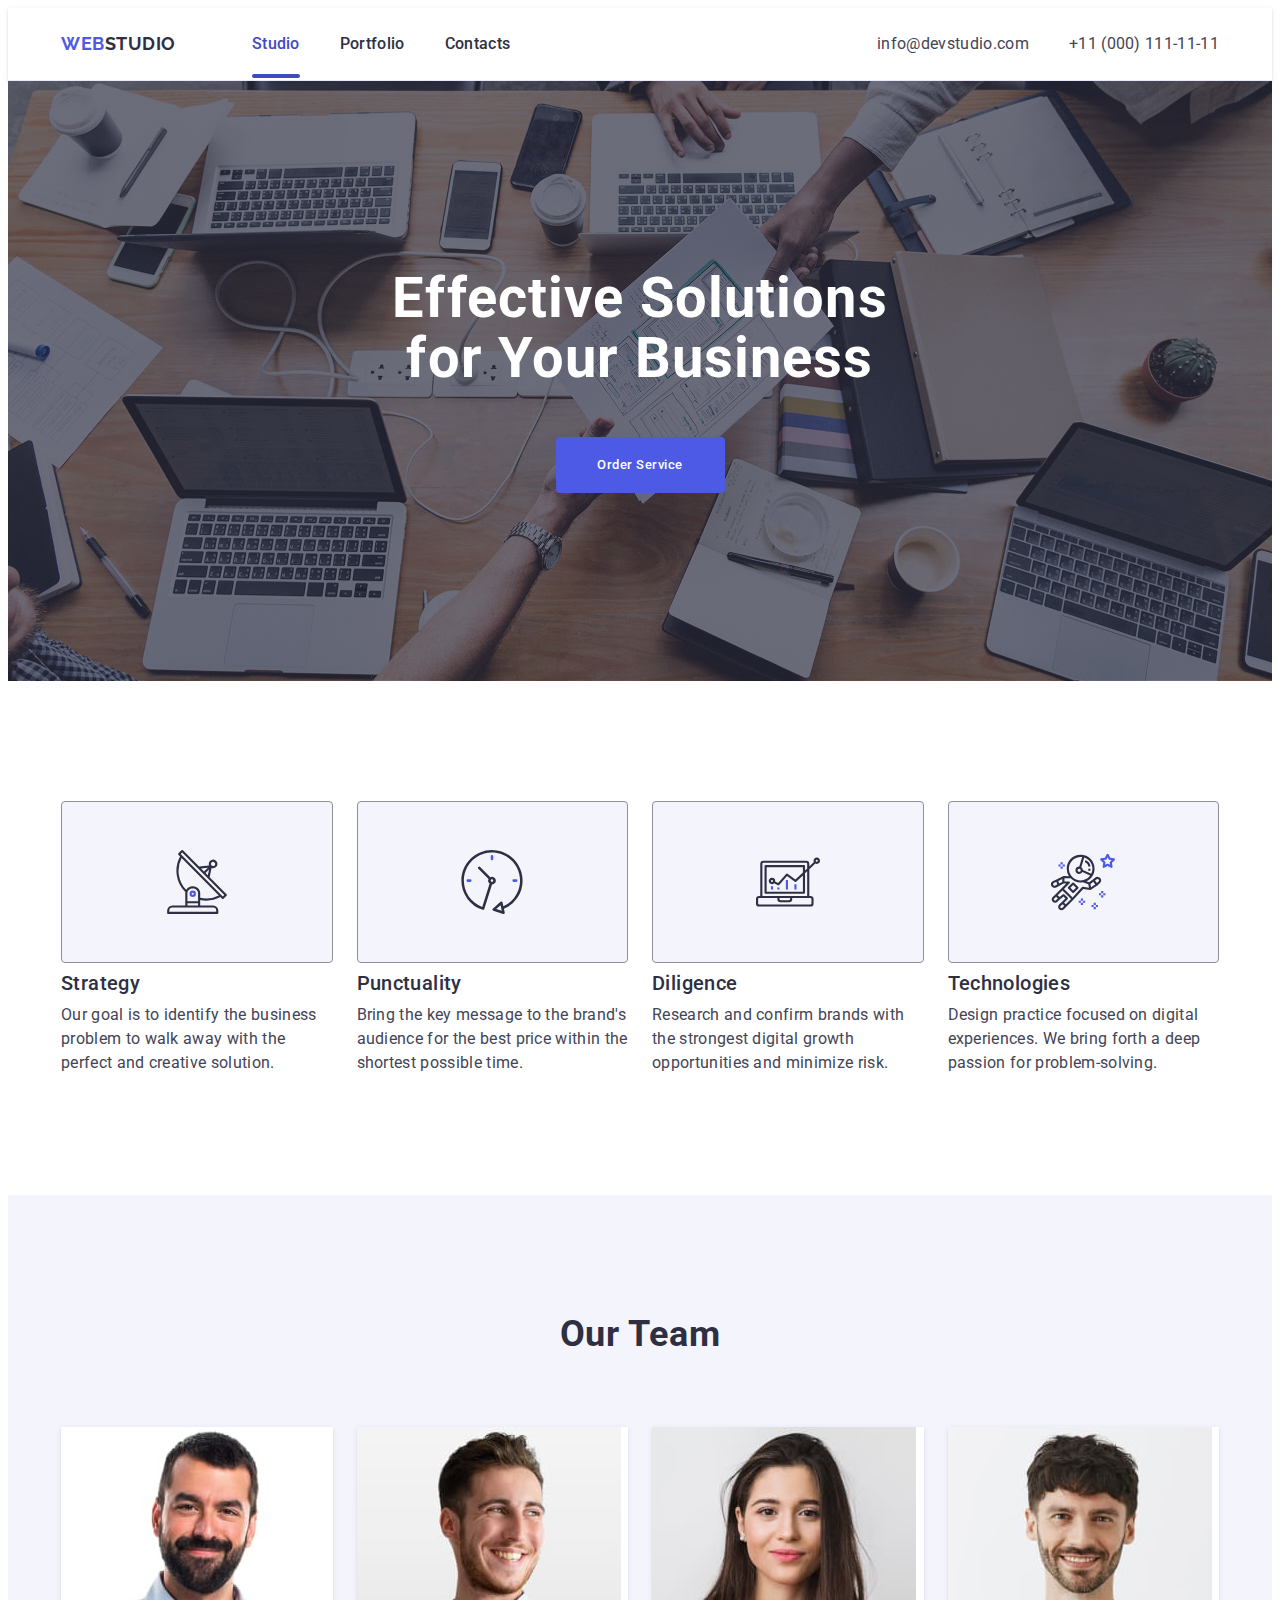
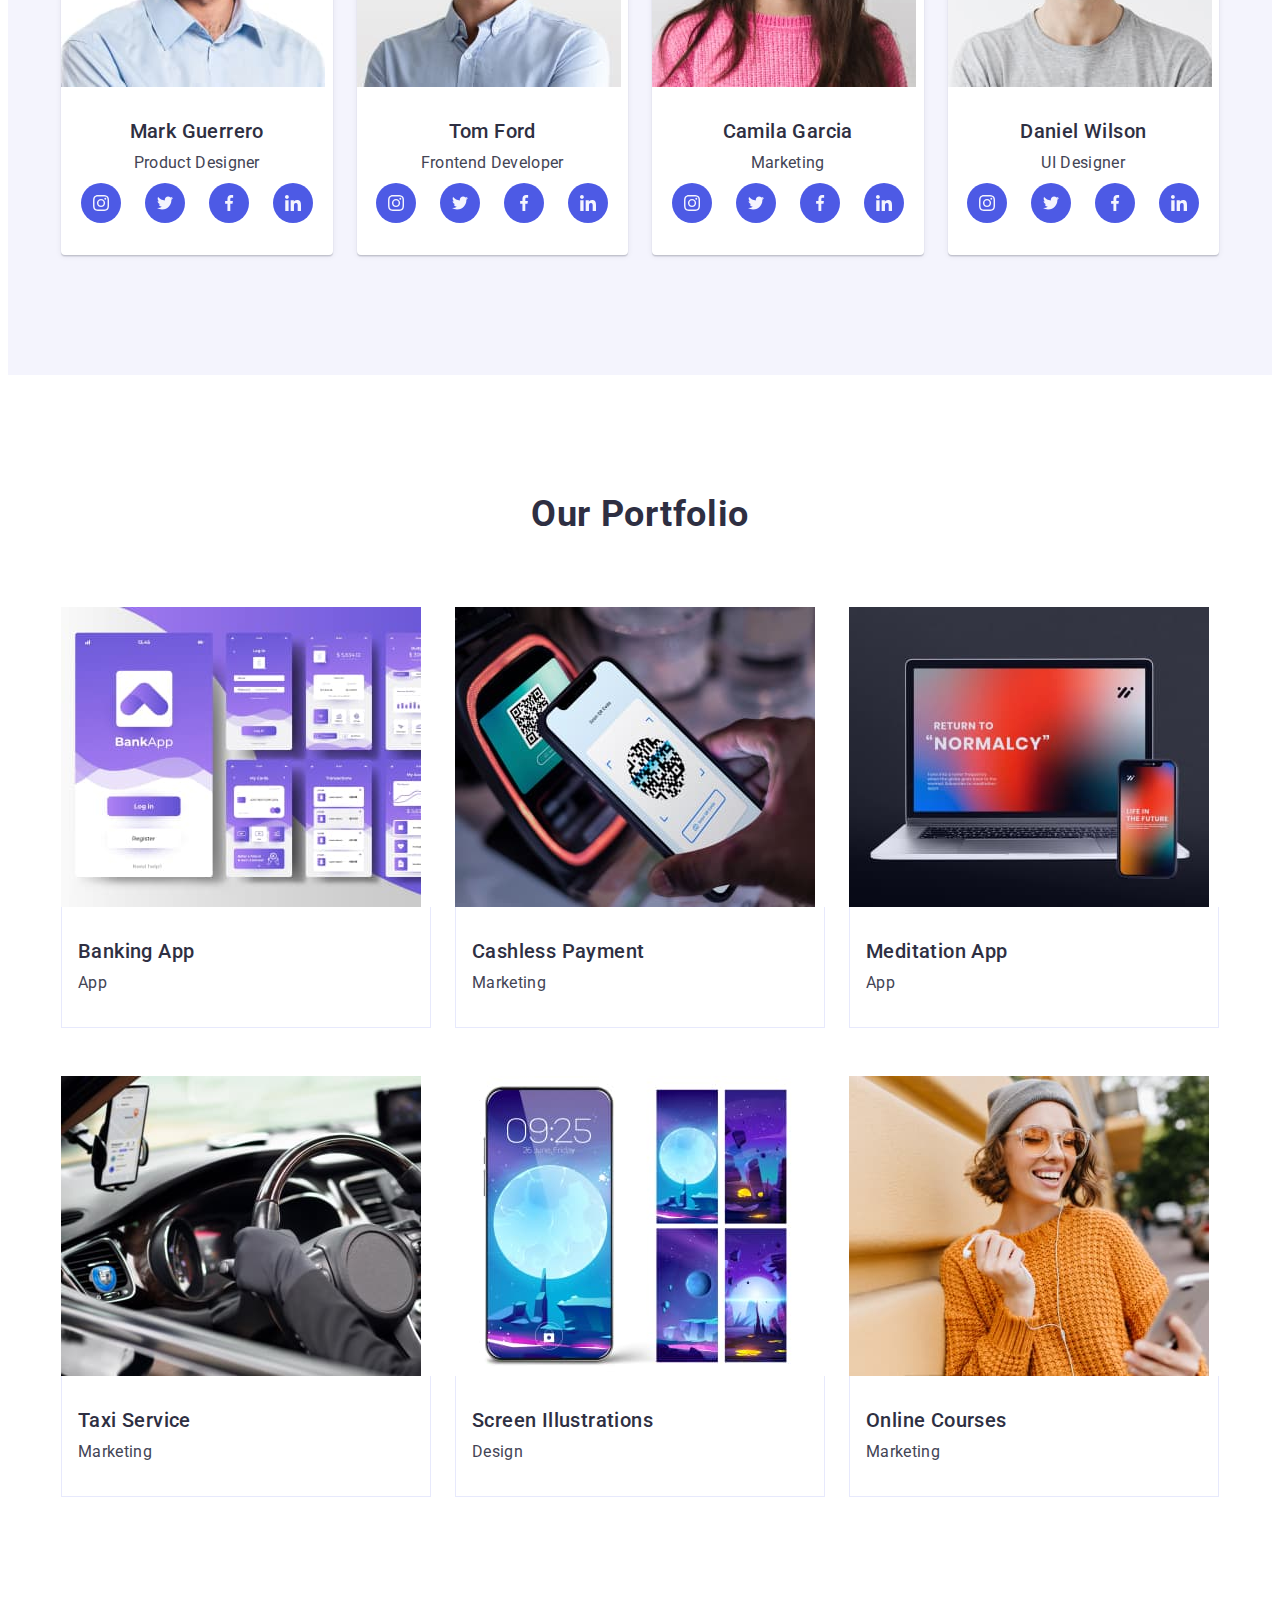
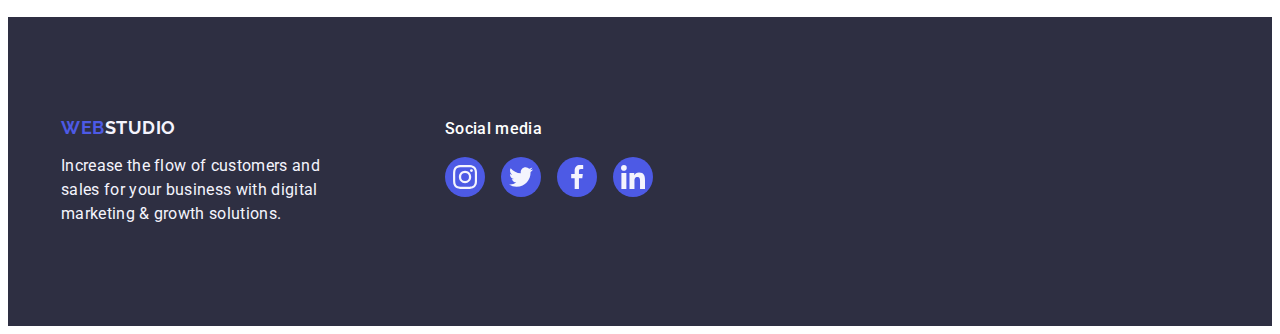
==== commit 535f88d7: "update html" ====
--- a/index.html
+++ b/index.html
@@ -30,7 +30,7 @@
           >
           <ul class="header-list">
             <li class="header-item">
-              <a class="header-link" href="./index.html">Studio</a>
+              <a class="header-link current" href="./index.html">Studio</a>
             </li>
             <li class="header-item">
               <a class="header-link" href="">Portfolio</a>
@@ -79,7 +79,7 @@
             <li class="features-item">
               <div class="features-item-icon-box">
                 <svg class="features-item-icon" width="64" height="64">
-                  <use href="images/features-icons.svg#icon-strategy"></use>
+                  <use href="./images/features-icons.svg#icon-strategy"></use>
                 </svg>
               </div>
 
@@ -92,7 +92,9 @@
             <li class="features-item">
               <div class="features-item-icon-box">
                 <svg class="features-item-icon" width="64" height="64">
-                  <use href="images/features-icons.svg#icon-punctuality"></use>
+                  <use
+                    href="./images/features-icons.svg#icon-punctuality"
+                  ></use>
                 </svg>
               </div>
 
@@ -105,7 +107,7 @@
             <li class="features-item">
               <div class="features-item-icon-box">
                 <svg class="features-item-icon" width="64" height="64">
-                  <use href="images/features-icons.svg#icon-diligence"></use>
+                  <use href="./images/features-icons.svg#icon-diligence"></use>
                 </svg>
               </div>
 
@@ -118,7 +120,9 @@
             <li class="features-item">
               <div class="features-item-icon-box">
                 <svg class="features-item-icon" width="64" height="64">
-                  <use href="images/features-icons.svg#icon-technologies"></use>
+                  <use
+                    href="./images/features-icons.svg#icon-technologies"
+                  ></use>
                 </svg>
               </div>
 
--- a/css/style.css
+++ b/css/style.css
@@ -100,17 +100,19 @@
    padding: 24px 0;
    transition: color 250ms cubic-bezier(0.4, 0, 0.2, 1);
 }
-
-.header-link::after {
+.current {
+   color: #404BBF;
+}
+.current::after {
    content: "";
    width: 100%;
    position: absolute;
    left: 0;
    bottom: -1px;
-   height: 4px; 
+   height: 4px;   
    background-color: #404bbf;
    border-radius: 2px; 
-}
+} 
 
 .header-link:hover, 
 .header-link:focus {
@@ -120,11 +122,6 @@
 .header-link:active {   
    text-decoration: underline;
 }
-
-.header-link:first-child {
-   color: #404bbf;
-}
-
 
 .contacts-list {
    display: flex;
@@ -440,7 +437,7 @@
 .footer-container {
    display: flex;  
    align-items: baseline;
-   gap: 120px;
+   
 }
 
 .footer-head {
